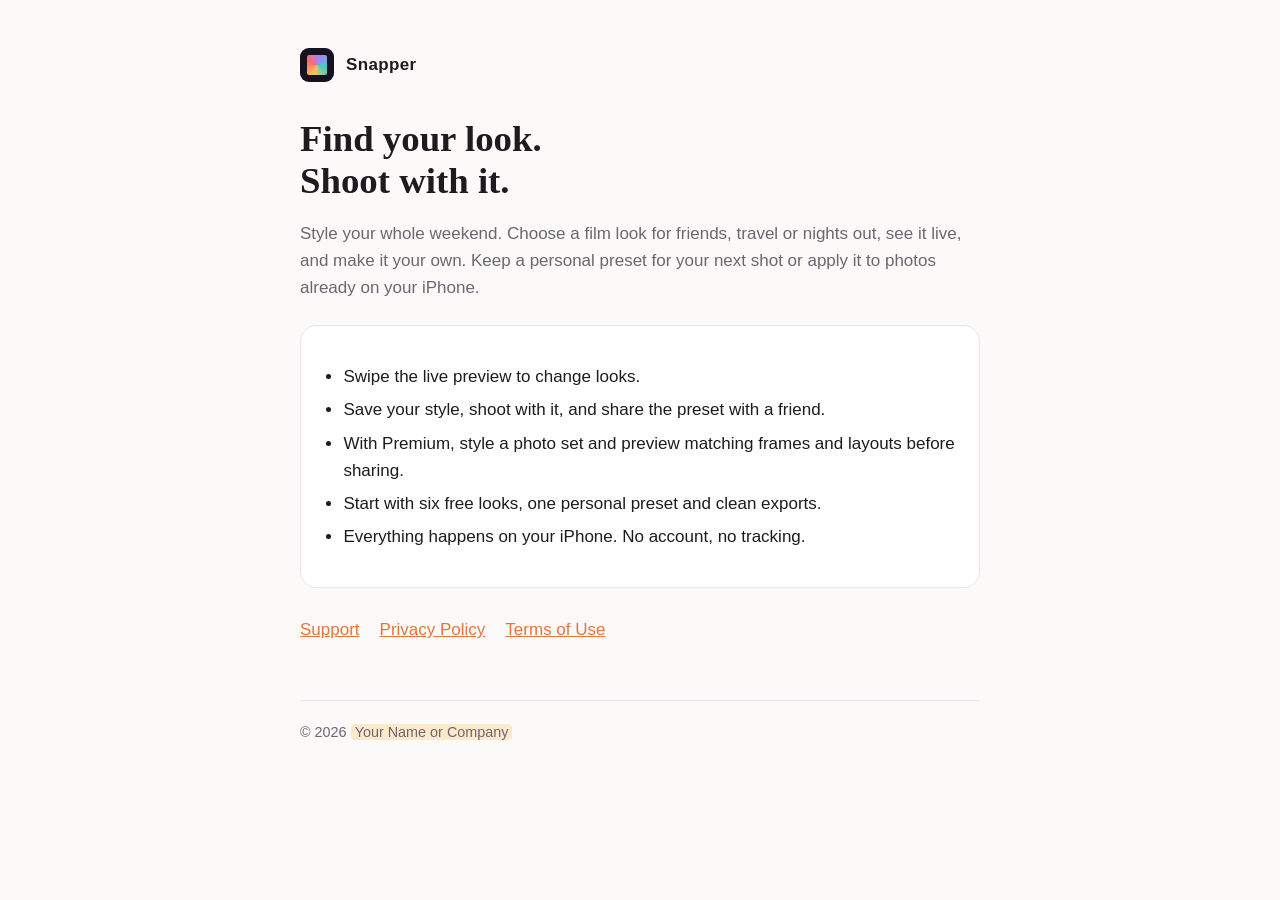
==== docs/index.html @ fae51987 "Preserve photo framing on style cards and cover preset lifecycle" ====
<!doctype html>
<html lang="en">
<head>
  <meta charset="utf-8">
  <meta name="viewport" content="width=device-width, initial-scale=1">
  <title>Snapper — find your look</title>
  <meta name="description" content="Find your look, shoot with it, and style your whole weekend with Snapper.">
  <link rel="stylesheet" href="style.css">
</head>
<body>
<main>
  <header class="site"><span class="mark" aria-hidden="true"></span><a href="./">Snapper</a></header>
  <h1>Find your look.<br>Shoot with it.</h1>
  <p class="muted">Style your whole weekend. Choose a film look for friends, travel or nights out, see it live, and make it your own. Keep a personal preset for your next shot or apply it to photos already on your iPhone.</p>
  <div class="card">
    <ul class="summary">
      <li>Swipe the live preview to change looks.</li>
      <li>Save your style, shoot with it, and share the preset with a friend.</li>
      <li>With Premium, style a photo set and preview matching frames and layouts before sharing.</li>
      <li>Start with six free looks, one personal preset and clean exports.</li>
      <li>Everything happens on your iPhone. No account, no tracking.</li>
    </ul>
  </div>
  <nav class="links">
    <a href="support.html">Support</a>
    <a href="privacy.html">Privacy Policy</a>
    <a href="terms.html">Terms of Use</a>
  </nav>
  <footer>© 2026 <span class="placeholder">Your Name or Company</span></footer>
</main>
</body>
</html>
---- docs/style.css ----
:root {
  --bg: #fbfaf8;
  --text: #1d1b20;
  --muted: #6b6672;
  --card: #ffffff;
  --border: #e9e5ef;
  --accent: #e8743b;
  --accent-2: #ffb547;
}
@media (prefers-color-scheme: dark) {
  :root {
    --bg: #111014;
    --text: #f2eff6;
    --muted: #a39dab;
    --card: #1a181f;
    --border: #2b2832;
    --accent: #ff9a5c;
    --accent-2: #ffc15e;
  }
}
* { box-sizing: border-box; }
html { -webkit-text-size-adjust: 100%; }
body {
  margin: 0;
  background: var(--bg);
  color: var(--text);
  font: 17px/1.6 -apple-system, BlinkMacSystemFont, "SF Pro Text", "Segoe UI", Roboto, Helvetica, Arial, sans-serif;
}
main { max-width: 720px; margin: 0 auto; padding: 48px 20px 72px; }
header.site { display: flex; align-items: center; gap: 12px; margin-bottom: 36px; }
header.site a { color: inherit; text-decoration: none; font-weight: 700; letter-spacing: 0.02em; }
.mark {
  width: 34px; height: 34px; border-radius: 9px;
  background: conic-gradient(from 200deg, #ffc15e, #ff6b6b, #b07cff, #37d3c4, #ffc15e);
  box-shadow: inset 0 0 0 7px #17121f;
}
h1 { font-family: "New York", "Iowan Old Style", Georgia, serif; font-weight: 600; font-size: 2.3rem; line-height: 1.15; margin: 0 0 8px; }
h2 { font-size: 1.2rem; margin: 36px 0 8px; }
p, li { color: var(--text); }
.muted, .updated { color: var(--muted); }
.updated { font-size: 0.95rem; margin-bottom: 28px; }
a { color: var(--accent); }
ul { padding-left: 1.2em; }
.card { background: var(--card); border: 1px solid var(--border); border-radius: 16px; padding: 20px 22px; margin: 24px 0; }
.summary li { margin: 6px 0; }
nav.links { display: flex; flex-wrap: wrap; gap: 10px 20px; margin-top: 28px; }
footer { margin-top: 56px; padding-top: 20px; border-top: 1px solid var(--border); color: var(--muted); font-size: 0.9rem; }
.placeholder { background: color-mix(in srgb, var(--accent-2) 25%, transparent); border-radius: 4px; padding: 0 4px; }
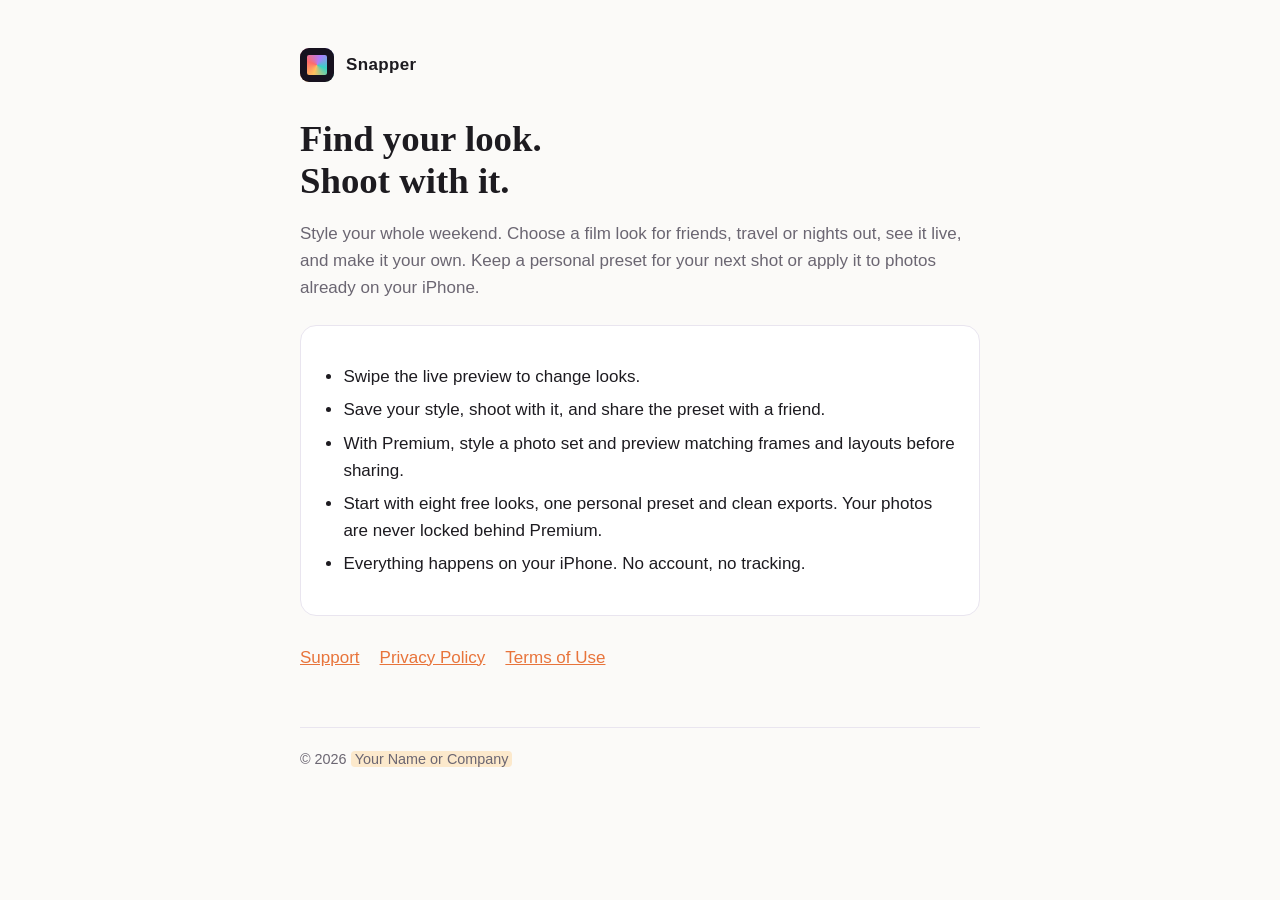
==== commit 678ef420: "Add a lifetime unlock, never lock a photo, and widen the free tier Lifetime: a $39.99 non-consumable" ====
--- a/docs/index.html
+++ b/docs/index.html
@@ -17,7 +17,7 @@
       <li>Swipe the live preview to change looks.</li>
       <li>Save your style, shoot with it, and share the preset with a friend.</li>
       <li>With Premium, style a photo set and preview matching frames and layouts before sharing.</li>
-      <li>Start with six free looks, one personal preset and clean exports.</li>
+      <li>Start with eight free looks, one personal preset and clean exports. Your photos are never locked behind Premium.</li>
       <li>Everything happens on your iPhone. No account, no tracking.</li>
     </ul>
   </div>
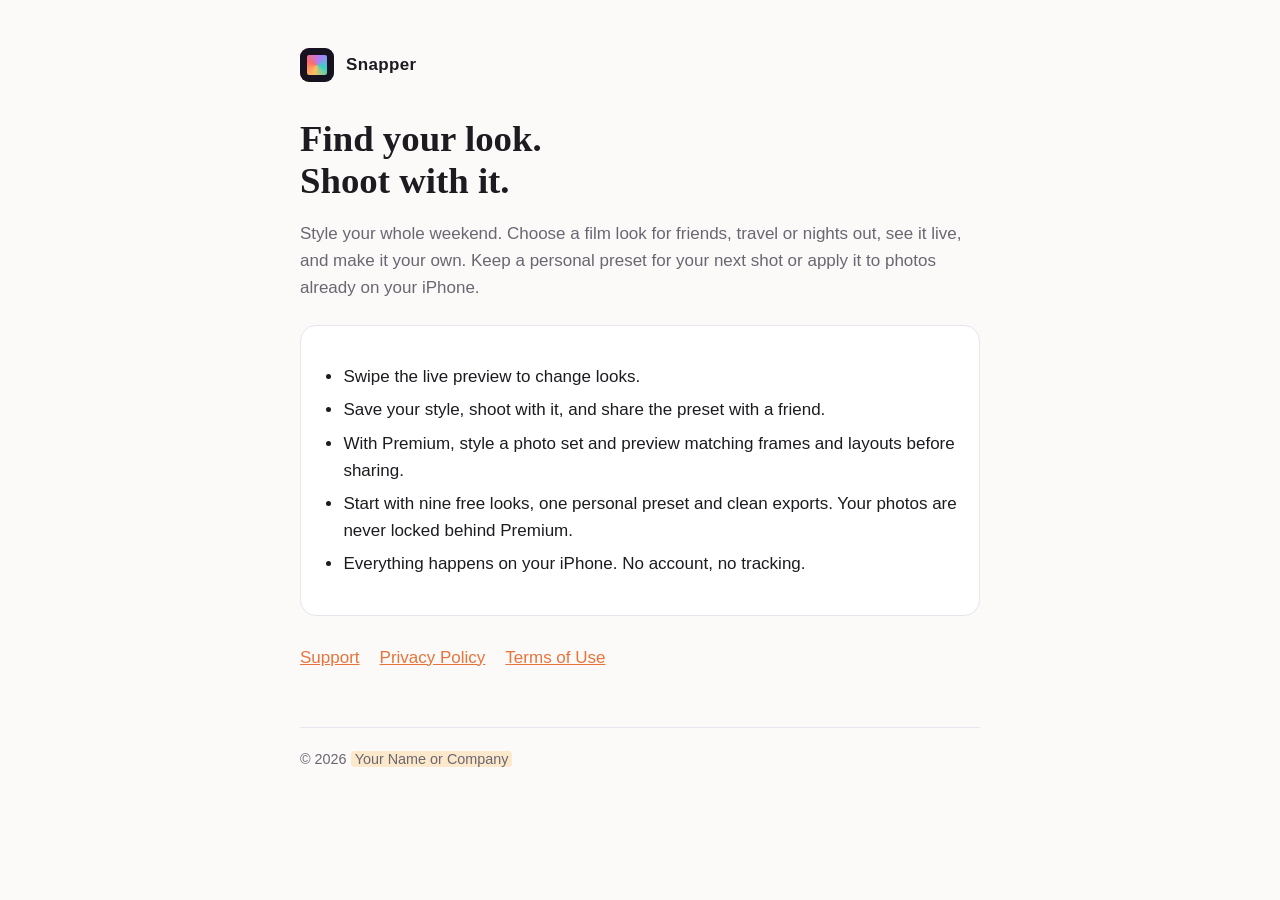
==== commit 392fd93e: "Add the Digicam collection and a trial offer at the end of onboarding Digicam: six looks from a 2000" ====
--- a/docs/index.html
+++ b/docs/index.html
@@ -17,7 +17,7 @@
       <li>Swipe the live preview to change looks.</li>
       <li>Save your style, shoot with it, and share the preset with a friend.</li>
       <li>With Premium, style a photo set and preview matching frames and layouts before sharing.</li>
-      <li>Start with eight free looks, one personal preset and clean exports. Your photos are never locked behind Premium.</li>
+      <li>Start with nine free looks, one personal preset and clean exports. Your photos are never locked behind Premium.</li>
       <li>Everything happens on your iPhone. No account, no tracking.</li>
     </ul>
   </div>
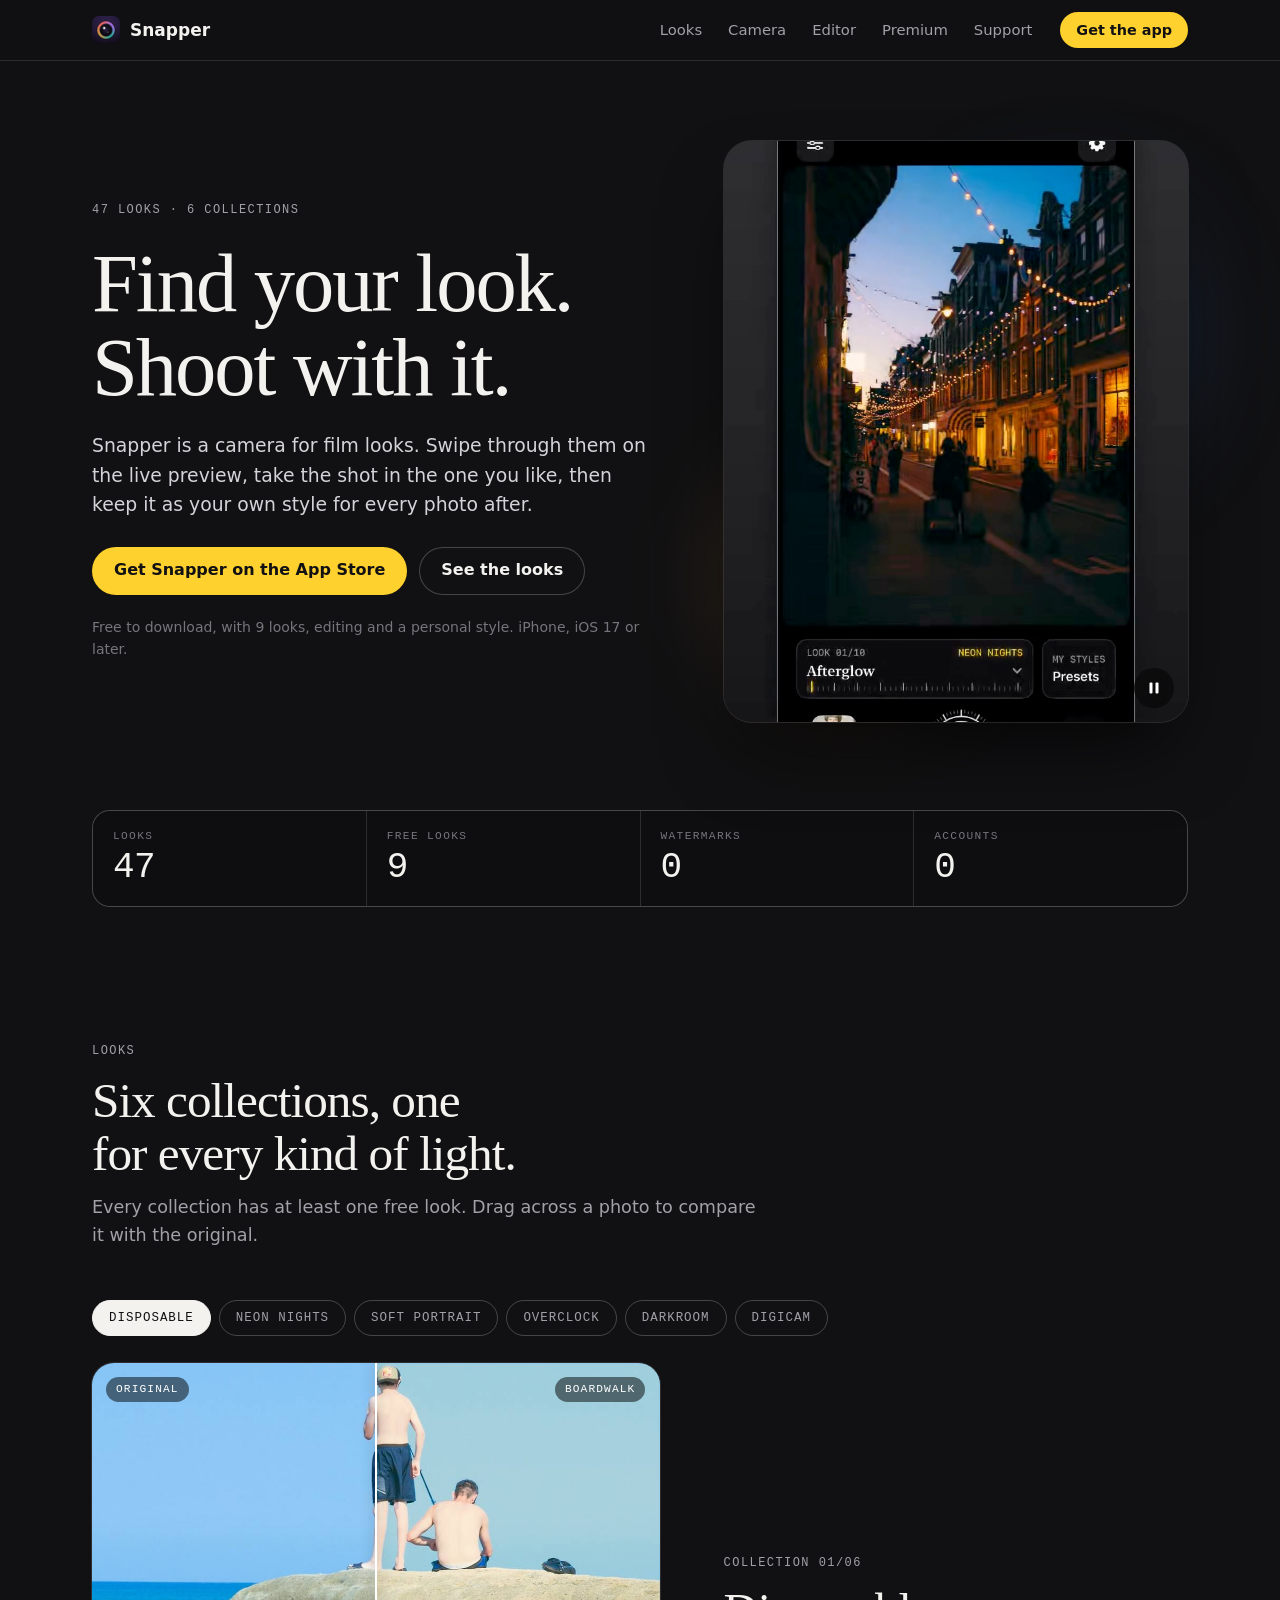
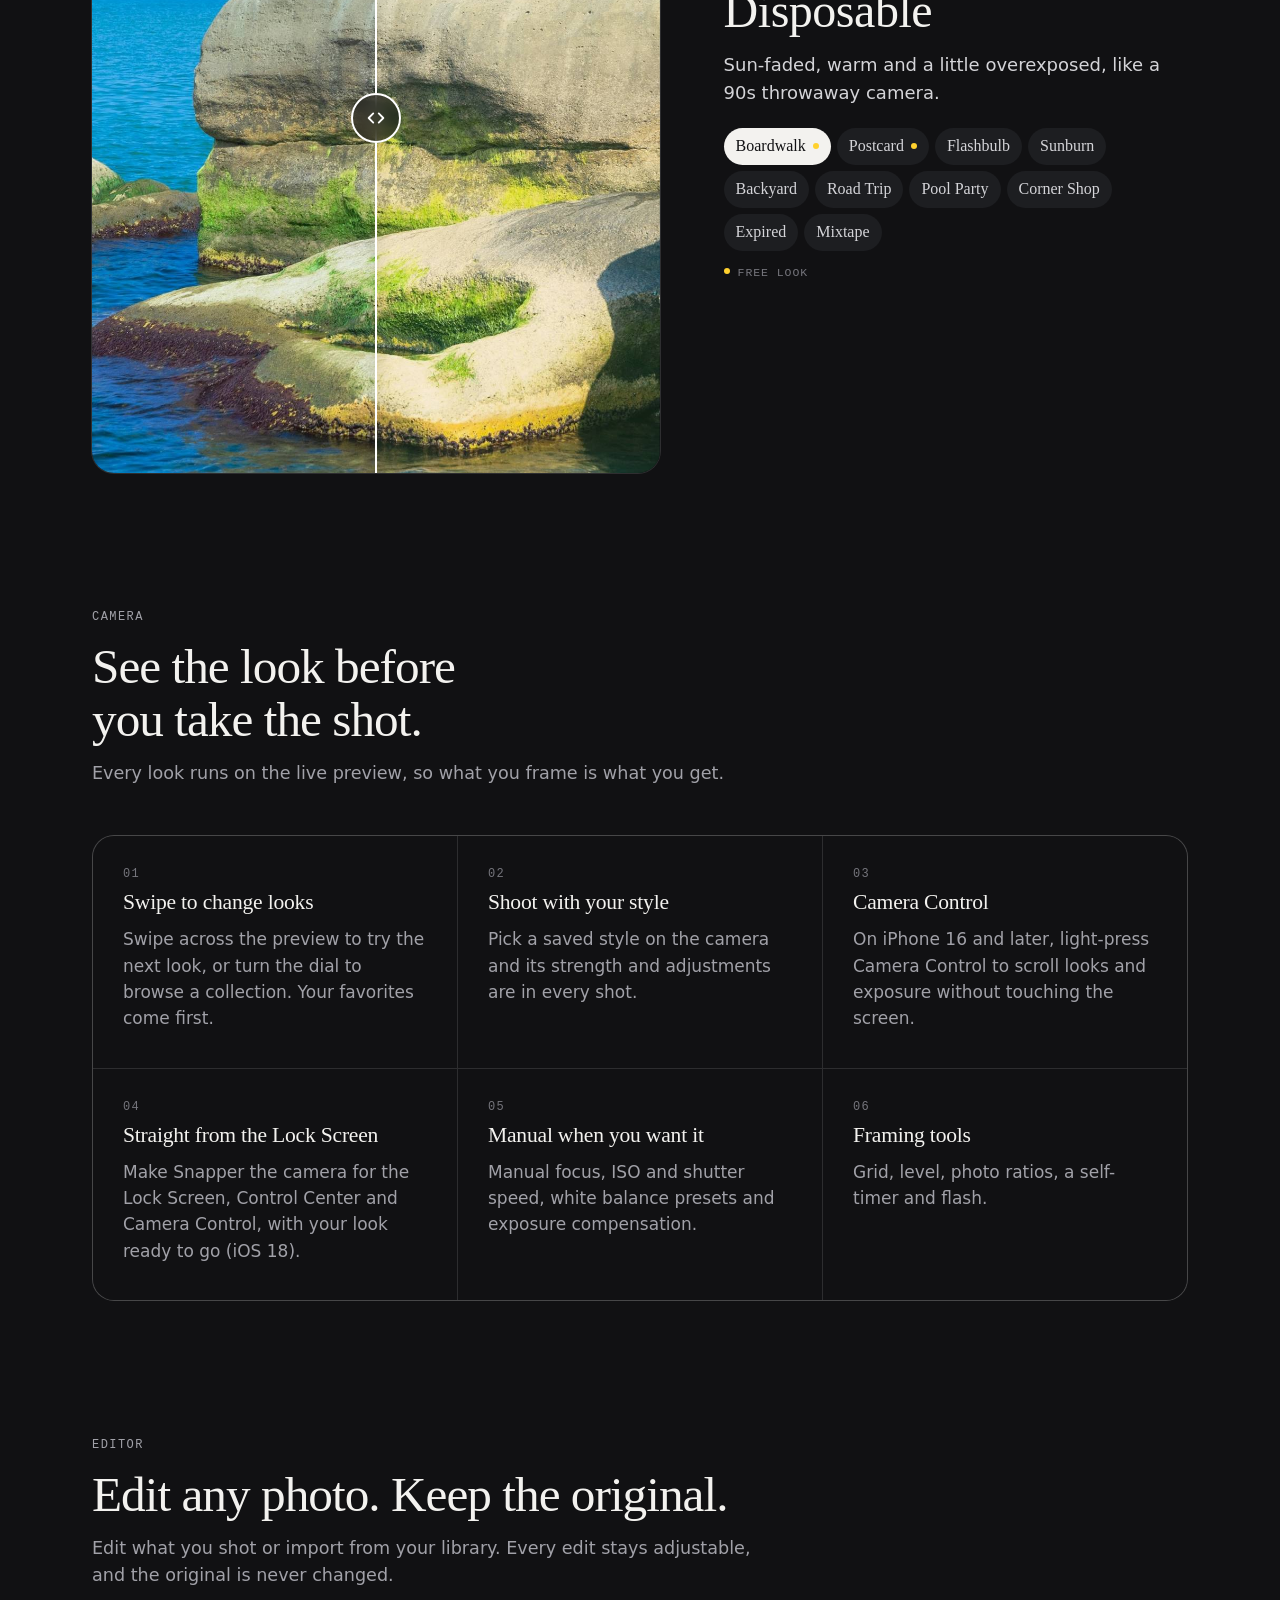
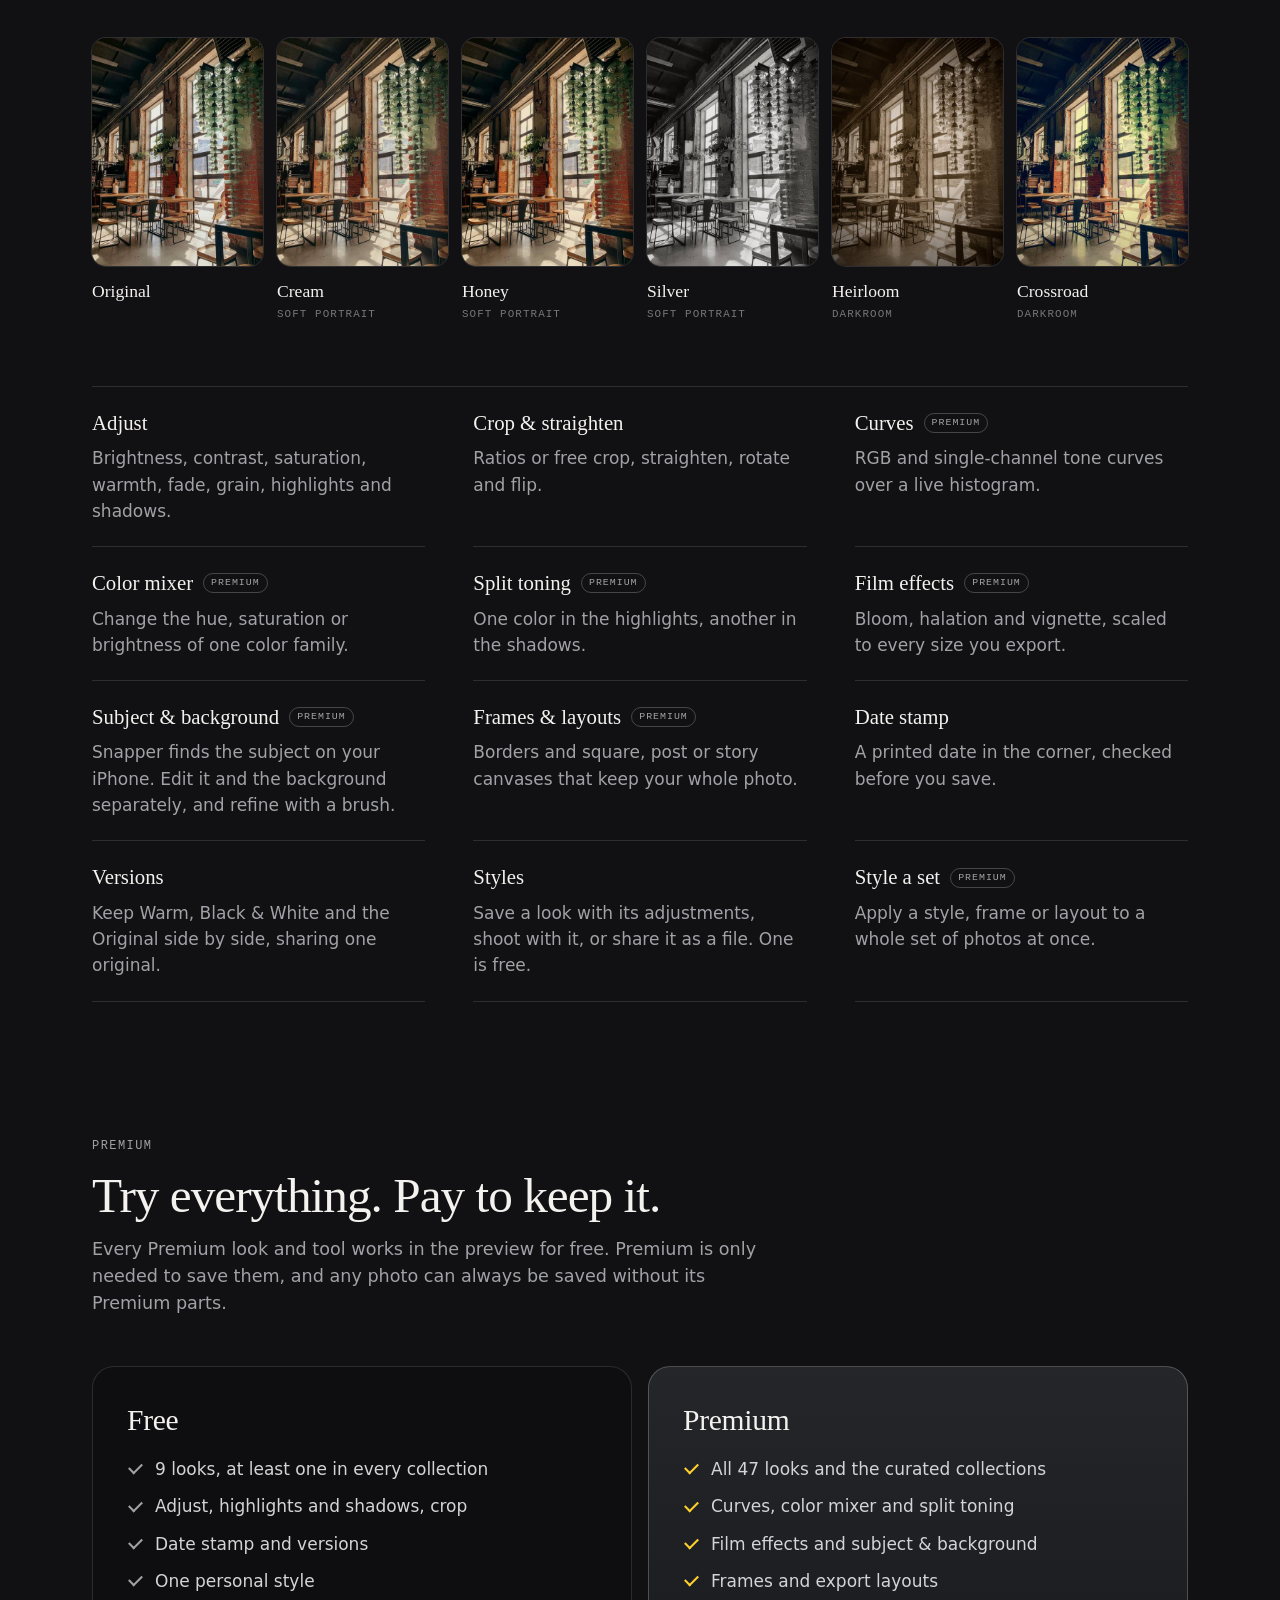
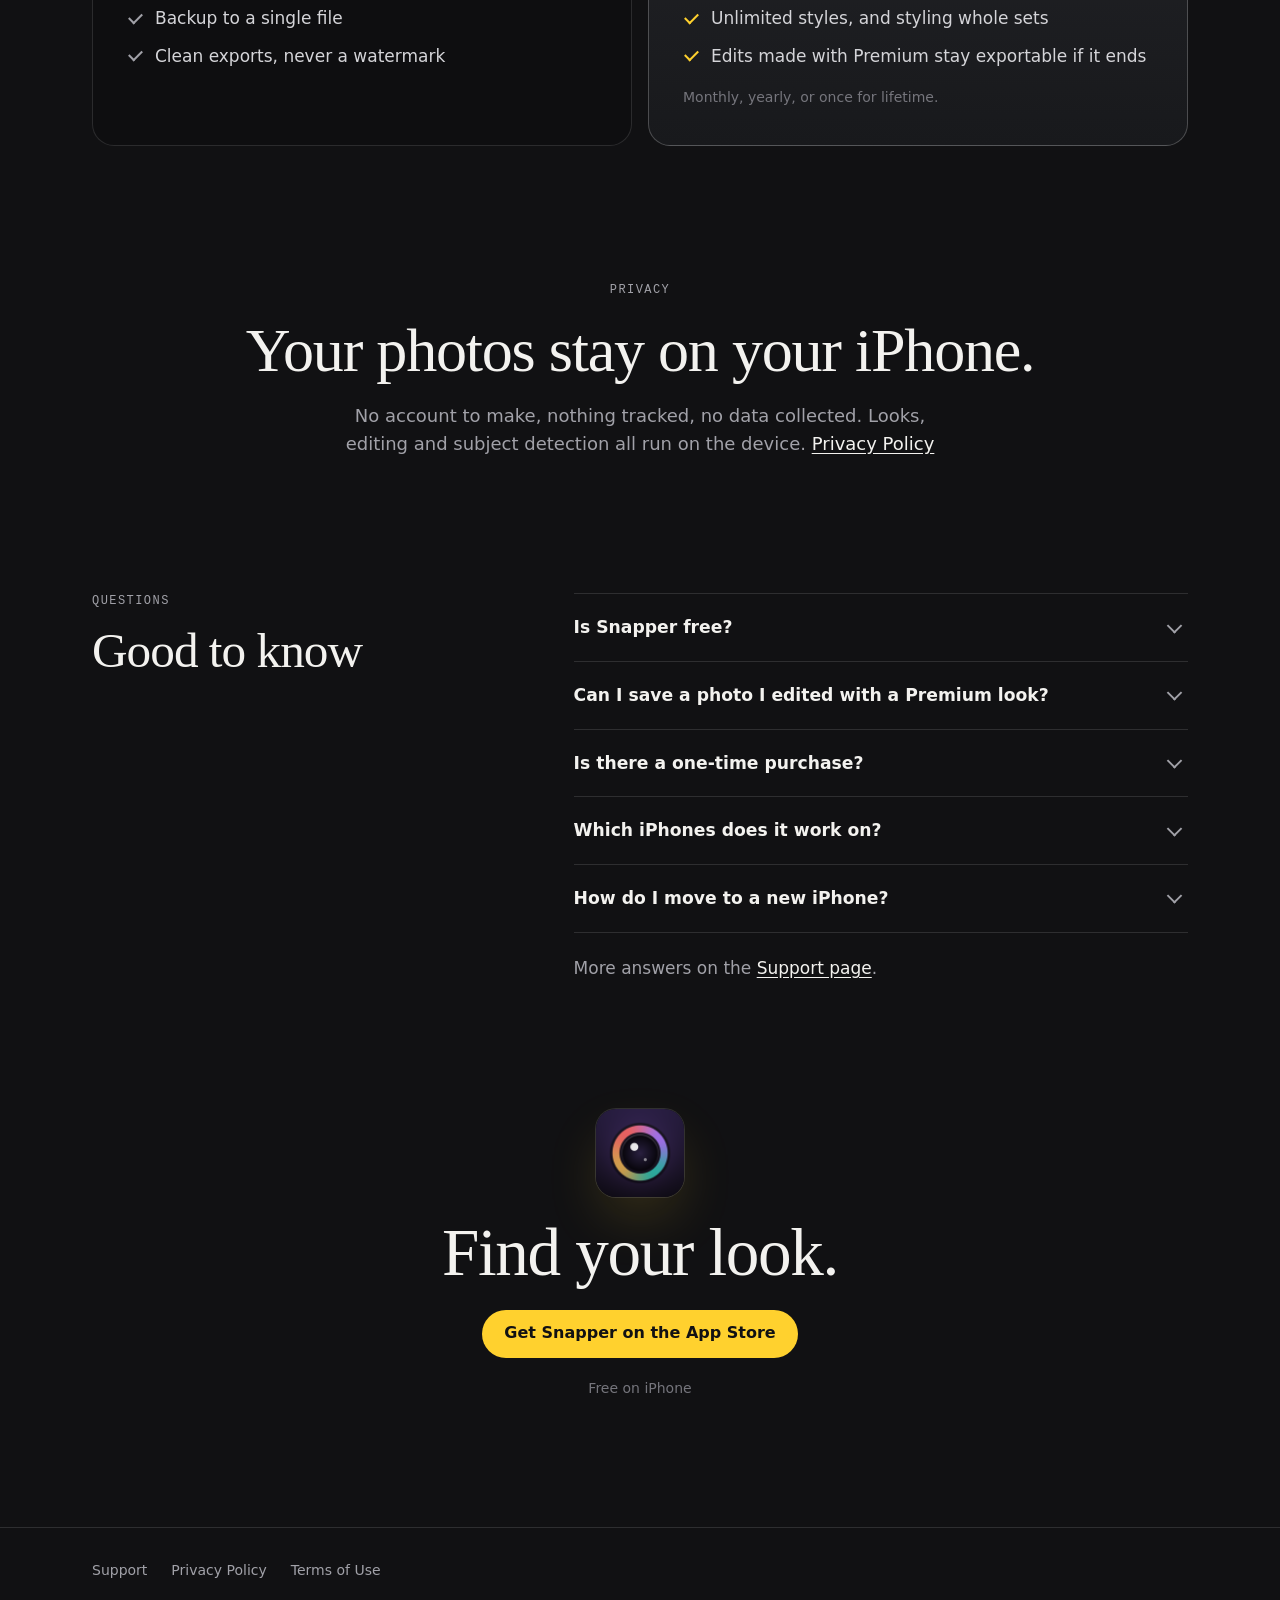
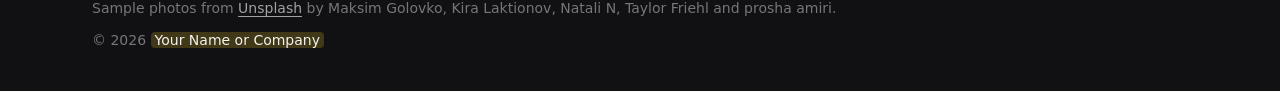
==== commit f3cec377: "Rebuild the landing page around the looks The page now follows the app's own design: a dark canvas, " ====
--- a/docs/index.html
+++ b/docs/index.html
@@ -2,31 +2,334 @@
 <html lang="en">
 <head>
   <meta charset="utf-8">
-  <meta name="viewport" content="width=device-width, initial-scale=1">
-  <title>Snapper — find your look</title>
-  <meta name="description" content="Find your look, shoot with it, and style your whole weekend with Snapper.">
-  <link rel="stylesheet" href="style.css">
+  <meta name="viewport" content="width=device-width, initial-scale=1, viewport-fit=cover">
+  <title>Snapper — film looks for iPhone</title>
+  <meta name="description" content="A camera for film looks. Swipe through 47 looks on the live preview, shoot with the one you like and keep it as your own style. Free to start, no account.">
+  <meta name="theme-color" content="#111113">
+  <meta name="color-scheme" content="dark">
+  <meta property="og:title" content="Snapper — film looks for iPhone">
+  <meta property="og:description" content="Swipe through 47 film looks on the live preview, shoot with the one you like and keep it as your own style.">
+  <meta property="og:type" content="website">
+  <!-- Once the app is live: <meta name="apple-itunes-app" content="app-id=APP_STORE_ID"> -->
+  <link rel="icon" href="assets/icon-64.png" type="image/png">
+  <link rel="apple-touch-icon" href="assets/icon-180.png">
+  <link rel="stylesheet" href="landing.css">
+  <script>document.documentElement.classList.add("js")</script>
 </head>
 <body>
+
+<header class="bar">
+  <div class="wrap bar-inner">
+    <a class="brand" href="./"><img src="assets/icon-64.png" alt="" width="28" height="28">Snapper</a>
+    <nav class="bar-links" aria-label="Sections">
+      <a href="#looks">Looks</a>
+      <a href="#camera">Camera</a>
+      <a href="#editor">Editor</a>
+      <a href="#premium">Premium</a>
+      <a href="support.html">Support</a>
+    </nav>
+    <a class="button small" href="https://apps.apple.com/app/idAPP_STORE_ID">Get the app</a>
+  </div>
+</header>
+
 <main>
-  <header class="site"><span class="mark" aria-hidden="true"></span><a href="./">Snapper</a></header>
-  <h1>Find your look.<br>Shoot with it.</h1>
-  <p class="muted">Style your whole weekend. Choose a film look for friends, travel or nights out, see it live, and make it your own. Keep a personal preset for your next shot or apply it to photos already on your iPhone.</p>
-  <div class="card">
-    <ul class="summary">
-      <li>Swipe the live preview to change looks.</li>
-      <li>Save your style, shoot with it, and share the preset with a friend.</li>
-      <li>With Premium, style a photo set and preview matching frames and layouts before sharing.</li>
-      <li>Start with nine free looks, one personal preset and clean exports. Your photos are never locked behind Premium.</li>
-      <li>Everything happens on your iPhone. No account, no tracking.</li>
+
+  <section class="hero wrap">
+    <div class="hero-copy">
+      <p class="readout">47 looks · 6 collections</p>
+      <h1>Find your look.<br>Shoot with it.</h1>
+      <p class="lead">Snapper is a camera for film looks. Swipe through them on the live preview, take the shot in the one you like, then keep it as your own style for every photo after.</p>
+      <div class="actions">
+        <a class="button" href="https://apps.apple.com/app/idAPP_STORE_ID">Get Snapper on the App Store</a>
+        <a class="button quiet" href="#looks">See the looks</a>
+      </div>
+      <p class="fine">Free to download, with 9 looks, editing and a personal style. iPhone, iOS 17 or later.</p>
+    </div>
+    <div class="hero-media">
+      <div class="screen">
+        <video muted loop playsinline preload="metadata" poster="assets/hero-poster.jpg"
+               aria-label="Snapper's camera on a street at dusk, swiping through the Neon Nights looks">
+          <source src="assets/hero.mp4" type='video/mp4; codecs="hvc1"'>
+          <source src="assets/hero-h264.mp4" type="video/mp4">
+        </video>
+        <button class="play" type="button" aria-label="Play video" hidden>
+          <svg class="icon-pause" viewBox="0 0 16 16" aria-hidden="true"><rect x="3.5" y="2.5" width="3" height="11" rx="1"/><rect x="9.5" y="2.5" width="3" height="11" rx="1"/></svg>
+          <svg class="icon-play" viewBox="0 0 16 16" aria-hidden="true"><path d="M4.5 2.8v10.4a.8.8 0 0 0 1.2.7l8.4-5.2a.8.8 0 0 0 0-1.4L5.7 2.1a.8.8 0 0 0-1.2.7z"/></svg>
+        </button>
+      </div>
+    </div>
+  </section>
+
+  <div class="wrap">
+    <dl class="stats">
+      <div><dt>Looks</dt><dd>47</dd></div>
+      <div><dt>Free looks</dt><dd>9</dd></div>
+      <div><dt>Watermarks</dt><dd>0</dd></div>
+      <div><dt>Accounts</dt><dd>0</dd></div>
+    </dl>
+  </div>
+
+  <section id="looks" class="section wrap">
+    <div class="section-head">
+      <p class="readout">Looks</p>
+      <h2>Six collections, one for every kind of light.</h2>
+      <p>Every collection has at least one free look. Drag across a photo to compare it with the original.</p>
+    </div>
+
+    <div class="tabs" role="tablist" aria-label="Collections">
+      <button role="tab" id="tab-disposable" aria-controls="look-disposable" aria-selected="true">Disposable</button>
+      <button role="tab" id="tab-neon" aria-controls="look-neon" aria-selected="false" tabindex="-1">Neon Nights</button>
+      <button role="tab" id="tab-soft" aria-controls="look-soft" aria-selected="false" tabindex="-1">Soft Portrait</button>
+      <button role="tab" id="tab-overclock" aria-controls="look-overclock" aria-selected="false" tabindex="-1">Overclock</button>
+      <button role="tab" id="tab-darkroom" aria-controls="look-darkroom" aria-selected="false" tabindex="-1">Darkroom</button>
+      <button role="tab" id="tab-digicam" aria-controls="look-digicam" aria-selected="false" tabindex="-1">Digicam</button>
+    </div>
+
+    <div class="collection active" id="look-disposable" role="tabpanel" aria-labelledby="tab-disposable">
+      <div class="compare">
+        <img src="assets/looks/beach.jpg" alt="Two people on a mossy rock in a blue sea, unedited" width="1073" height="1620">
+        <img class="after" src="assets/looks/beach-boardwalk.jpg" alt="The same photo with the Boardwalk look" width="1073" height="1620">
+        <span class="tag left">Original</span><span class="tag right">Boardwalk</span>
+        <input type="range" min="0" max="100" value="50" aria-label="Compare the original with Boardwalk">
+      </div>
+      <div class="about">
+        <p class="readout">Collection 01/06</p>
+        <h3>Disposable</h3>
+        <p>Sun-faded, warm and a little overexposed, like a 90s throwaway camera.</p>
+        <ul class="names" aria-label="Looks in Disposable">
+          <li class="free shown">Boardwalk</li><li class="free">Postcard</li><li>Flashbulb</li><li>Sunburn</li><li>Backyard</li><li>Road Trip</li><li>Pool Party</li><li>Corner Shop</li><li>Expired</li><li>Mixtape</li>
+        </ul>
+        <p class="key"><span class="dot"></span>Free look</p>
+      </div>
+    </div>
+
+    <div class="collection" id="look-neon" role="tabpanel" aria-labelledby="tab-neon">
+      <div class="compare">
+        <img src="assets/looks/night.jpg" alt="People walking down a city street at dusk under string lights, unedited" width="1076" height="1620" loading="lazy">
+        <img class="after" src="assets/looks/night-bluehour.jpg" alt="The same photo with the Blue Hour look" width="1076" height="1620" loading="lazy">
+        <span class="tag left">Original</span><span class="tag right">Blue Hour</span>
+        <input type="range" min="0" max="100" value="50" aria-label="Compare the original with Blue Hour">
+      </div>
+      <div class="about">
+        <p class="readout">Collection 02/06</p>
+        <h3>Neon Nights</h3>
+        <p>Teal shadows, warm skin and glowing signs for the city after dark.</p>
+        <ul class="names" aria-label="Looks in Neon Nights">
+          <li class="free">Afterglow</li><li class="free">Last Train</li><li>Neon</li><li>Midnight</li><li>Lantern</li><li>Arcade</li><li class="shown">Blue Hour</li><li>Downpour</li><li>Taxi</li><li>Vapor</li>
+        </ul>
+        <p class="key"><span class="dot"></span>Free look</p>
+      </div>
+    </div>
+
+    <div class="collection" id="look-soft" role="tabpanel" aria-labelledby="tab-soft">
+      <div class="compare">
+        <img src="assets/looks/cafe.jpg" alt="A café with wooden tables and chairs, unedited" width="1080" height="1440" loading="lazy">
+        <img class="after" src="assets/looks/cafe-cream.jpg" alt="The same photo with the Cream look" width="1080" height="1440" loading="lazy">
+        <span class="tag left">Original</span><span class="tag right">Cream</span>
+        <input type="range" min="0" max="100" value="50" aria-label="Compare the original with Cream">
+      </div>
+      <div class="about">
+        <p class="readout">Collection 03/06</p>
+        <h3>Soft Portrait</h3>
+        <p>Gentle contrast, creamy highlights and skin that looks like skin.</p>
+        <ul class="names" aria-label="Looks in Soft Portrait">
+          <li class="free shown">Cream</li><li class="free">Silver</li><li>Studio</li><li>Peach</li><li>Linen</li><li>Honey</li><li>Silk</li><li>Porcelain</li><li>Petal</li><li>Matte</li>
+        </ul>
+        <p class="key"><span class="dot"></span>Free look</p>
+      </div>
+    </div>
+
+    <div class="collection" id="look-overclock" role="tabpanel" aria-labelledby="tab-overclock">
+      <div class="compare">
+        <img src="assets/looks/arcade.jpg" alt="People playing an arcade game in a dark room, unedited" width="1080" height="1440" loading="lazy">
+        <img class="after" src="assets/looks/arcade-overdrive.jpg" alt="The same photo with the Overdrive look" width="1080" height="1440" loading="lazy">
+        <span class="tag left">Original</span><span class="tag right">Overdrive</span>
+        <input type="range" min="0" max="100" value="50" aria-label="Compare the original with Overdrive">
+      </div>
+      <div class="about">
+        <p class="readout">Collection 04/06</p>
+        <h3>Overclock</h3>
+        <p>Neon glow, broken signals and chrome-edged colour from a future that never happened.</p>
+        <ul class="names" aria-label="Looks in Overclock">
+          <li class="shown">Overdrive</li><li>Redline</li><li class="free">Signal</li><li>Chrome</li><li>Hologram</li>
+        </ul>
+        <p class="key"><span class="dot"></span>Free look</p>
+      </div>
+    </div>
+
+    <div class="collection" id="look-darkroom" role="tabpanel" aria-labelledby="tab-darkroom">
+      <div class="compare">
+        <img src="assets/looks/beach.jpg" alt="Two people on a mossy rock in a blue sea, unedited" width="1073" height="1620" loading="lazy">
+        <img class="after" src="assets/looks/beach-leak.jpg" alt="The same photo with the Leak look" width="1073" height="1620" loading="lazy">
+        <span class="tag left">Original</span><span class="tag right">Leak</span>
+        <input type="range" min="0" max="100" value="50" aria-label="Compare the original with Leak">
+      </div>
+      <div class="about">
+        <p class="readout">Collection 05/06</p>
+        <h3>Darkroom</h3>
+        <p>Grain, halation and faded colour from old film and shoebox prints.</p>
+        <ul class="names" aria-label="Looks in Darkroom">
+          <li>Halo</li><li>Crossroad</li><li class="free">Instant</li><li class="shown">Leak</li><li>Grit</li><li>Heirloom</li>
+        </ul>
+        <p class="key"><span class="dot"></span>Free look</p>
+      </div>
+    </div>
+
+    <div class="collection" id="look-digicam" role="tabpanel" aria-labelledby="tab-digicam">
+      <div class="compare">
+        <img src="assets/looks/cake.jpg" alt="A cake with lit candles, unedited" width="1080" height="1620" loading="lazy">
+        <img class="after" src="assets/looks/cake-afterparty.jpg" alt="The same photo with the Afterparty look" width="1080" height="1620" loading="lazy">
+        <span class="tag left">Original</span><span class="tag right">Afterparty</span>
+        <input type="range" min="0" max="100" value="50" aria-label="Compare the original with Afterparty">
+      </div>
+      <div class="about">
+        <p class="readout">Collection 06/06</p>
+        <h3>Digicam</h3>
+        <p>Harsh flash, cool skin and crunchy pixels from a 2000s pocket camera.</p>
+        <ul class="names" aria-label="Looks in Digicam">
+          <li class="free">Pocket</li><li class="shown">Afterparty</li><li>Y2K</li><li>Memory Card</li><li>Fluoro</li><li>Low Batt</li>
+        </ul>
+        <p class="key"><span class="dot"></span>Free look</p>
+      </div>
+    </div>
+  </section>
+
+  <section id="camera" class="section wrap">
+    <div class="section-head">
+      <p class="readout">Camera</p>
+      <h2>See the look before you take the shot.</h2>
+      <p>Every look runs on the live preview, so what you frame is what you get.</p>
+    </div>
+    <ol class="features">
+      <li><h3>Swipe to change looks</h3><p>Swipe across the preview to try the next look, or turn the dial to browse a collection. Your favorites come first.</p></li>
+      <li><h3>Shoot with your style</h3><p>Pick a saved style on the camera and its strength and adjustments are in every shot.</p></li>
+      <li><h3>Camera Control</h3><p>On iPhone 16 and later, light-press Camera Control to scroll looks and exposure without touching the screen.</p></li>
+      <li><h3>Straight from the Lock Screen</h3><p>Make Snapper the camera for the Lock Screen, Control Center and Camera Control, with your look ready to go (iOS 18).</p></li>
+      <li><h3>Manual when you want it</h3><p>Manual focus, ISO and shutter speed, white balance presets and exposure compensation.</p></li>
+      <li><h3>Framing tools</h3><p>Grid, level, photo ratios, a self-timer and flash.</p></li>
+    </ol>
+  </section>
+
+  <section id="editor" class="section wrap">
+    <div class="section-head">
+      <p class="readout">Editor</p>
+      <h2>Edit any photo. Keep the original.</h2>
+      <p>Edit what you shot or import from your library. Every edit stays adjustable, and the original is never changed.</p>
+    </div>
+    <ul class="strip" aria-label="One photo in six looks">
+      <li><img src="assets/looks/strip/cafe-original.jpg" alt="" width="480" height="640" loading="lazy"><span>Original</span></li>
+      <li><img src="assets/looks/strip/cafe-cream.jpg" alt="" width="480" height="640" loading="lazy"><span>Cream</span><small>Soft Portrait</small></li>
+      <li><img src="assets/looks/strip/cafe-honey.jpg" alt="" width="480" height="640" loading="lazy"><span>Honey</span><small>Soft Portrait</small></li>
+      <li><img src="assets/looks/strip/cafe-silver.jpg" alt="" width="480" height="640" loading="lazy"><span>Silver</span><small>Soft Portrait</small></li>
+      <li><img src="assets/looks/strip/cafe-heirloom.jpg" alt="" width="480" height="640" loading="lazy"><span>Heirloom</span><small>Darkroom</small></li>
+      <li><img src="assets/looks/strip/cafe-crossroad.jpg" alt="" width="480" height="640" loading="lazy"><span>Crossroad</span><small>Darkroom</small></li>
     </ul>
+    <dl class="tools">
+      <div><dt>Adjust</dt><dd>Brightness, contrast, saturation, warmth, fade, grain, highlights and shadows.</dd></div>
+      <div><dt>Crop &amp; straighten</dt><dd>Ratios or free crop, straighten, rotate and flip.</dd></div>
+      <div><dt>Curves <span class="pro">Premium</span></dt><dd>RGB and single-channel tone curves over a live histogram.</dd></div>
+      <div><dt>Color mixer <span class="pro">Premium</span></dt><dd>Change the hue, saturation or brightness of one color family.</dd></div>
+      <div><dt>Split toning <span class="pro">Premium</span></dt><dd>One color in the highlights, another in the shadows.</dd></div>
+      <div><dt>Film effects <span class="pro">Premium</span></dt><dd>Bloom, halation and vignette, scaled to every size you export.</dd></div>
+      <div><dt>Subject &amp; background <span class="pro">Premium</span></dt><dd>Snapper finds the subject on your iPhone. Edit it and the background separately, and refine with a brush.</dd></div>
+      <div><dt>Frames &amp; layouts <span class="pro">Premium</span></dt><dd>Borders and square, post or story canvases that keep your whole photo.</dd></div>
+      <div><dt>Date stamp</dt><dd>A printed date in the corner, checked before you save.</dd></div>
+      <div><dt>Versions</dt><dd>Keep Warm, Black &amp; White and the Original side by side, sharing one original.</dd></div>
+      <div><dt>Styles</dt><dd>Save a look with its adjustments, shoot with it, or share it as a file. One is free.</dd></div>
+      <div><dt>Style a set <span class="pro">Premium</span></dt><dd>Apply a style, frame or layout to a whole set of photos at once.</dd></div>
+    </dl>
+  </section>
+
+  <section id="premium" class="section wrap">
+    <div class="section-head">
+      <p class="readout">Premium</p>
+      <h2>Try everything. Pay to keep it.</h2>
+      <p>Every Premium look and tool works in the preview for free. Premium is only needed to save them, and any photo can always be saved without its Premium parts.</p>
+    </div>
+    <div class="plans">
+      <div class="plan">
+        <h3>Free</h3>
+        <ul>
+          <li>9 looks, at least one in every collection</li>
+          <li>Adjust, highlights and shadows, crop</li>
+          <li>Date stamp and versions</li>
+          <li>One personal style</li>
+          <li>Backup to a single file</li>
+          <li>Clean exports, never a watermark</li>
+        </ul>
+      </div>
+      <div class="plan featured">
+        <h3>Premium</h3>
+        <ul>
+          <li>All 47 looks and the curated collections</li>
+          <li>Curves, color mixer and split toning</li>
+          <li>Film effects and subject &amp; background</li>
+          <li>Frames and export layouts</li>
+          <li>Unlimited styles, and styling whole sets</li>
+          <li>Edits made with Premium stay exportable if it ends</li>
+        </ul>
+        <p class="fine">Monthly, yearly, or once for lifetime.</p>
+      </div>
+    </div>
+  </section>
+
+  <section id="privacy" class="section wrap privacy">
+    <p class="readout">Privacy</p>
+    <h2>Your photos stay on your iPhone.</h2>
+    <p>No account to make, nothing tracked, no data collected. Looks, editing and subject detection all run on the device. <a href="privacy.html">Privacy Policy</a></p>
+  </section>
+
+  <section id="faq" class="section wrap">
+    <div class="section-head">
+      <p class="readout">Questions</p>
+      <h2>Good to know</h2>
+    </div>
+    <div class="faq">
+      <details>
+        <summary>Is Snapper free?</summary>
+        <p>Yes. It's free to download, with 9 looks, editing, the date stamp, one personal style and watermark-free exports. Premium adds every look and tool.</p>
+      </details>
+      <details>
+        <summary>Can I save a photo I edited with a Premium look?</summary>
+        <p>With Premium, yes. Without it, tap Save Without in the editor to save the photo free without its Premium parts. Snapper keeps your full edit.</p>
+      </details>
+      <details>
+        <summary>Is there a one-time purchase?</summary>
+        <p>Yes. Lifetime is paid once, never renews and covers all current and future looks and tools.</p>
+      </details>
+      <details>
+        <summary>Which iPhones does it work on?</summary>
+        <p>Any iPhone with iOS 17 or later. The Lock Screen camera and Control Center button need iOS 18, and Camera Control needs iPhone 16 or later.</p>
+      </details>
+      <details>
+        <summary>How do I move to a new iPhone?</summary>
+        <p>Settings › Backup makes one file with every original, edit, version and style. Open it in Snapper on the new iPhone.</p>
+      </details>
+    </div>
+    <p class="more">More answers on the <a href="support.html">Support page</a>.</p>
+  </section>
+
+  <section class="cta wrap">
+    <img src="assets/icon-180.png" alt="" width="88" height="88" loading="lazy">
+    <h2>Find your look.</h2>
+    <a class="button" href="https://apps.apple.com/app/idAPP_STORE_ID">Get Snapper on the App Store</a>
+    <p class="fine">Free on iPhone</p>
+  </section>
+
+</main>
+
+<footer class="foot">
+  <div class="wrap foot-inner">
+    <nav aria-label="Pages">
+      <a href="support.html">Support</a>
+      <a href="privacy.html">Privacy Policy</a>
+      <a href="terms.html">Terms of Use</a>
+    </nav>
+    <p>Sample photos from <a href="https://unsplash.com">Unsplash</a> by Maksim Golovko, Kira Laktionov, Natali N, Taylor Friehl and prosha amiri.</p>
+    <p>© 2026 <span class="placeholder">Your Name or Company</span></p>
   </div>
-  <nav class="links">
-    <a href="support.html">Support</a>
-    <a href="privacy.html">Privacy Policy</a>
-    <a href="terms.html">Terms of Use</a>
-  </nav>
-  <footer>© 2026 <span class="placeholder">Your Name or Company</span></footer>
-</main>
+</footer>
+
+<script src="site.js" defer></script>
 </body>
 </html>
--- a/docs/landing.css
+++ b/docs/landing.css
@@ -0,0 +1,524 @@
+/* The landing page (index.html), in the app's own colors. Support, Privacy
+   and Terms use style.css. */
+
+:root {
+  --canvas: #111113;
+  --surface: #1d1e21;
+  --panel: #0e0e10;
+  --line: rgb(255 255 255 / 0.12);
+  --line-strong: rgb(255 255 255 / 0.22);
+  --text: #f3f2ef;
+  --soft: #d4d4d8;
+  --muted: #a1a1a8;
+  --faint: #75757c;
+  --accent: #ffd12e;
+  --serif: ui-serif, "New York", "Iowan Old Style", Georgia, serif;
+  --mono: ui-monospace, "SF Mono", SFMono-Regular, Menlo, Consolas, monospace;
+  --sans: -apple-system, BlinkMacSystemFont, "SF Pro Text", system-ui, "Segoe UI", Roboto, Helvetica, Arial, sans-serif;
+  --gutter: 16px;
+  color-scheme: dark;
+}
+@media (min-width: 720px) {
+  :root { --gutter: 32px; }
+}
+
+* { box-sizing: border-box; }
+html { -webkit-text-size-adjust: 100%; scroll-behavior: smooth; scroll-padding-top: 76px; }
+@media (prefers-reduced-motion: reduce) {
+  html { scroll-behavior: auto; }
+}
+body {
+  margin: 0;
+  background: var(--canvas);
+  color: var(--text);
+  font: 17px/1.55 var(--sans);
+  -webkit-font-smoothing: antialiased;
+}
+img, video { display: block; max-width: 100%; }
+a { color: inherit; text-underline-offset: 3px; }
+:focus-visible { outline: 2px solid var(--accent); outline-offset: 3px; }
+
+.wrap {
+  width: 100%;
+  max-width: 1160px;
+  margin: 0 auto;
+  padding-left: max(var(--gutter), env(safe-area-inset-left));
+  padding-right: max(var(--gutter), env(safe-area-inset-right));
+}
+
+h1, h2, h3 {
+  margin: 0;
+  font-family: var(--serif);
+  font-weight: 500;
+  letter-spacing: -0.01em;
+  text-wrap: balance;
+}
+h1 { font-size: clamp(2.75rem, 5.2vw + 1rem, 5.25rem); line-height: 1.02; letter-spacing: -0.025em; }
+h2 { font-size: clamp(2rem, 2.6vw + 1rem, 3.25rem); line-height: 1.08; letter-spacing: -0.02em; }
+h3 { font-size: 1.35rem; line-height: 1.2; }
+p { margin: 0; }
+
+/* A camera readout: small mono capitals, as on the app's look dial. */
+.readout {
+  font: 500 0.75rem/1.4 var(--mono);
+  letter-spacing: 0.12em;
+  text-transform: uppercase;
+  color: var(--muted);
+}
+.fine { font-size: 0.875rem; color: var(--faint); }
+
+.button {
+  display: inline-flex;
+  align-items: center;
+  justify-content: center;
+  min-height: 48px;
+  padding: 0 22px;
+  border-radius: 999px;
+  background: var(--accent);
+  color: #111113;
+  font-size: 1rem;
+  font-weight: 600;
+  text-decoration: none;
+  transition: background-color 0.15s, transform 0.15s;
+}
+.button:hover { background: #ffdb5c; }
+.button:active { transform: scale(0.98); }
+.button.quiet { background: transparent; color: var(--text); box-shadow: inset 0 0 0 1px var(--line-strong); }
+.button.quiet:hover { background: rgb(255 255 255 / 0.06); }
+.button.small { min-height: 36px; padding: 0 16px; font-size: 0.9rem; }
+
+/* Header */
+
+.bar {
+  position: sticky;
+  top: 0;
+  z-index: 10;
+  background: rgb(17 17 19 / 0.78);
+  -webkit-backdrop-filter: saturate(1.4) blur(16px);
+  backdrop-filter: saturate(1.4) blur(16px);
+  border-bottom: 1px solid var(--line);
+}
+.bar-inner { display: flex; align-items: center; gap: 28px; height: 60px; }
+.brand { display: inline-flex; align-items: center; gap: 10px; font-weight: 650; text-decoration: none; }
+.brand img { border-radius: 7px; }
+.bar-links { display: none; gap: 26px; margin-left: auto; font-size: 0.925rem; }
+.bar-links a { color: var(--muted); text-decoration: none; }
+.bar-links a:hover { color: var(--text); }
+.bar .button { margin-left: auto; }
+@media (min-width: 880px) {
+  .bar-links { display: flex; }
+  .bar .button { margin-left: 0; }
+}
+
+/* Hero */
+
+.hero { display: grid; gap: 44px; padding-top: 40px; padding-bottom: 56px; }
+.hero-copy { display: grid; gap: 22px; align-content: center; }
+.lead { max-width: 33em; font-size: 1.175rem; color: var(--soft); }
+.actions { display: flex; flex-wrap: wrap; gap: 12px; margin-top: 6px; }
+.hero-media { position: relative; }
+.hero-media::before {
+  /* Light from the street in the clip, spilling onto the page. */
+  content: "";
+  position: absolute;
+  inset: 6% -4% -2%;
+  background:
+    radial-gradient(45% 40% at 28% 72%, rgb(255 166 64 / 0.32), transparent 70%),
+    radial-gradient(50% 45% at 72% 28%, rgb(56 120 210 / 0.34), transparent 70%);
+  filter: blur(48px);
+}
+.screen {
+  position: relative;
+  max-width: 500px;
+  margin: 0 auto;
+  aspect-ratio: 4 / 5;
+  border-radius: 28px;
+  overflow: hidden;
+  background: var(--panel) url("assets/hero-poster.jpg") center / cover;
+  box-shadow: 0 0 0 1px var(--line), 0 40px 80px -24px rgb(0 0 0 / 0.75);
+}
+.screen video { width: 100%; height: 100%; object-fit: cover; }
+.play {
+  position: absolute;
+  right: 14px;
+  bottom: 14px;
+  display: grid;
+  place-items: center;
+  width: 40px;
+  height: 40px;
+  padding: 0;
+  border: 0;
+  border-radius: 50%;
+  background: rgb(0 0 0 / 0.5);
+  -webkit-backdrop-filter: blur(10px);
+  backdrop-filter: blur(10px);
+  color: #fff;
+  cursor: pointer;
+}
+.play svg { width: 16px; height: 16px; fill: currentColor; }
+.play[data-state="playing"] .icon-play,
+.play[data-state="paused"] .icon-pause { display: none; }
+@media (min-width: 900px) {
+  .hero { grid-template-columns: 1.1fr 0.9fr; gap: 64px; align-items: center; padding-top: 80px; padding-bottom: 88px; }
+}
+
+.stats {
+  display: grid;
+  grid-template-columns: repeat(2, 1fr);
+  gap: 1px;
+  margin: 0;
+  overflow: hidden;
+  border: 1px solid var(--line);
+  border-radius: 18px;
+  background: var(--line);
+}
+.stats div { padding: 18px 20px 20px; background: var(--panel); }
+.stats dt { font: 500 0.7rem/1.4 var(--mono); letter-spacing: 0.12em; text-transform: uppercase; color: var(--faint); }
+.stats dd { margin: 6px 0 0; font: 500 2.25rem/1 var(--mono); font-variant-numeric: tabular-nums; letter-spacing: -0.02em; }
+@media (min-width: 720px) {
+  .stats { grid-template-columns: repeat(4, 1fr); }
+}
+
+/* Sections */
+
+.section { padding-top: 96px; }
+.section-head { display: grid; gap: 14px; max-width: 42rem; margin-bottom: 36px; }
+.section-head > p:not(.readout) { font-size: 1.1rem; color: var(--muted); }
+@media (min-width: 900px) {
+  .section { padding-top: 136px; }
+  .section-head { margin-bottom: 48px; }
+}
+
+/* Looks */
+
+.tabs {
+  display: flex;
+  gap: 8px;
+  margin: 0 calc(-1 * var(--gutter)) 24px;
+  padding: 3px var(--gutter);
+  overflow-x: auto;
+  scrollbar-width: none;
+}
+.tabs::-webkit-scrollbar { display: none; }
+.tabs [role="tab"] {
+  flex: none;
+  padding: 11px 16px;
+  border: 1px solid var(--line-strong);
+  border-radius: 999px;
+  background: transparent;
+  color: var(--muted);
+  font: 500 0.78rem/1 var(--mono);
+  letter-spacing: 0.08em;
+  text-transform: uppercase;
+  cursor: pointer;
+}
+.tabs [role="tab"]:hover { color: var(--text); }
+.tabs [aria-selected="true"] { border-color: var(--text); background: var(--text); color: #111113; }
+.tabs [aria-selected="true"]:hover { color: #111113; }
+/* Without JavaScript there are no tabs: every collection is shown. */
+html:not(.js) .tabs { display: none; }
+.js .collection:not(.active) { display: none; }
+
+.collection { display: grid; gap: 28px; }
+.collection + .collection { margin-top: 64px; }
+.js .collection + .collection { margin-top: 0; }
+@media (min-width: 900px) {
+  .collection { grid-template-columns: 1.1fr 0.9fr; gap: 64px; align-items: center; }
+}
+
+.compare {
+  --split: 50%;
+  position: relative;
+  aspect-ratio: 4 / 5;
+  overflow: hidden;
+  border-radius: 22px;
+  background: var(--panel);
+  box-shadow: 0 0 0 1px var(--line);
+  cursor: ew-resize;
+  touch-action: pan-y;
+  -webkit-user-select: none;
+  user-select: none;
+}
+.compare img {
+  position: absolute;
+  inset: 0;
+  width: 100%;
+  height: 100%;
+  object-fit: cover;
+  pointer-events: none;
+  -webkit-user-drag: none;
+}
+.compare .after { clip-path: inset(0 0 0 var(--split)); }
+.compare::after {
+  /* The dividing line. */
+  content: "";
+  position: absolute;
+  top: 0;
+  bottom: 0;
+  left: var(--split);
+  width: 2px;
+  margin-left: -1px;
+  background: #fff;
+  box-shadow: 0 0 14px rgb(0 0 0 / 0.45);
+  pointer-events: none;
+}
+.compare::before {
+  /* The handle. */
+  content: "";
+  position: absolute;
+  z-index: 1;
+  top: 50%;
+  left: var(--split);
+  width: 46px;
+  height: 46px;
+  border: 2px solid #fff;
+  border-radius: 50%;
+  background: rgb(17 17 19 / 0.55) url("data:image/svg+xml,%3Csvg xmlns='http://www.w3.org/2000/svg' viewBox='0 0 24 24' fill='none' stroke='white' stroke-width='2' stroke-linecap='round' stroke-linejoin='round'%3E%3Cpath d='M9 7l-5 5 5 5M15 7l5 5-5 5'/%3E%3C/svg%3E") center / 22px no-repeat;
+  -webkit-backdrop-filter: blur(8px);
+  backdrop-filter: blur(8px);
+  transform: translate(-50%, -50%);
+  pointer-events: none;
+}
+.compare:has(input:focus-visible)::before { outline: 2px solid var(--accent); outline-offset: 3px; }
+.compare input {
+  /* Kept for the keyboard and VoiceOver; pointers drag the photo itself. */
+  position: absolute;
+  width: 1px;
+  height: 1px;
+  margin: 0;
+  opacity: 0;
+  overflow: hidden;
+  clip-path: inset(50%);
+}
+.tag {
+  position: absolute;
+  top: 14px;
+  padding: 7px 10px;
+  border-radius: 999px;
+  background: rgb(0 0 0 / 0.5);
+  -webkit-backdrop-filter: blur(8px);
+  backdrop-filter: blur(8px);
+  color: #fff;
+  font: 500 0.7rem/1 var(--mono);
+  letter-spacing: 0.1em;
+  text-transform: uppercase;
+  pointer-events: none;
+  transition: opacity 0.15s;
+}
+.tag.left { left: 14px; }
+.tag.right { right: 14px; }
+.near-left .tag.left,
+.near-right .tag.right { opacity: 0; }
+
+.about { display: grid; gap: 14px; align-content: start; }
+.about h3 { font-size: clamp(2.25rem, 2vw + 1.4rem, 3rem); line-height: 1.05; }
+.about > p:not(.readout):not(.key) { max-width: 30em; font-size: 1.125rem; color: var(--soft); }
+.names { display: flex; flex-wrap: wrap; gap: 6px; margin: 8px 0 0; padding: 0; list-style: none; }
+.names li {
+  padding: 6px 12px;
+  border-radius: 999px;
+  background: var(--surface);
+  color: var(--soft);
+  font-family: var(--serif);
+  font-size: 1rem;
+}
+.names li.shown { background: var(--text); color: #111113; }
+.names li.free::after,
+.key .dot {
+  content: "";
+  display: inline-block;
+  width: 6px;
+  height: 6px;
+  margin-left: 7px;
+  border-radius: 50%;
+  background: var(--accent);
+  vertical-align: 0.15em;
+}
+.key { color: var(--faint); font: 500 0.72rem/1.4 var(--mono); letter-spacing: 0.08em; text-transform: uppercase; }
+.key .dot { margin: 0 8px 0 0; }
+
+/* Camera */
+
+.features {
+  display: grid;
+  gap: 1px;
+  margin: 0;
+  padding: 0;
+  overflow: hidden;
+  border: 1px solid var(--line);
+  border-radius: 22px;
+  background: var(--line);
+  list-style: none;
+  counter-reset: feature;
+}
+.features li {
+  display: grid;
+  gap: 10px;
+  align-content: start;
+  padding: 26px 24px 30px;
+  background: var(--canvas);
+  counter-increment: feature;
+}
+.features li::before {
+  content: counter(feature, decimal-leading-zero);
+  color: var(--faint);
+  font: 500 0.75rem/1 var(--mono);
+  letter-spacing: 0.1em;
+}
+.features p { color: var(--muted); }
+@media (min-width: 640px) {
+  .features { grid-template-columns: repeat(2, 1fr); }
+}
+@media (min-width: 980px) {
+  .features { grid-template-columns: repeat(3, 1fr); }
+  .features li { padding: 32px 30px 36px; }
+}
+
+/* Editor */
+
+.strip {
+  display: grid;
+  grid-auto-flow: column;
+  grid-auto-columns: 44%;
+  gap: 10px;
+  margin: 0 calc(-1 * var(--gutter)) 56px;
+  padding: 0 var(--gutter);
+  overflow-x: auto;
+  scroll-padding-inline: var(--gutter);
+  scroll-snap-type: x mandatory;
+  scrollbar-width: none;
+  list-style: none;
+}
+.strip::-webkit-scrollbar { display: none; }
+.strip li { display: grid; align-content: start; gap: 2px; scroll-snap-align: start; }
+.strip img {
+  width: 100%;
+  height: auto;
+  aspect-ratio: 3 / 4;
+  margin-bottom: 10px;
+  border-radius: 14px;
+  object-fit: cover;
+  box-shadow: 0 0 0 1px var(--line);
+}
+.strip span { font-family: var(--serif); font-size: 1.1rem; }
+.strip small { color: var(--faint); font: 500 0.68rem/1.4 var(--mono); letter-spacing: 0.1em; text-transform: uppercase; }
+@media (min-width: 640px) {
+  .strip { grid-auto-columns: 30%; }
+}
+@media (min-width: 900px) {
+  .strip { grid-auto-flow: row; grid-template-columns: repeat(6, 1fr); gap: 14px; margin: 0 0 64px; padding: 0; overflow: visible; }
+}
+
+.tools { display: grid; margin: 0; border-top: 1px solid var(--line); }
+.tools div { display: grid; gap: 6px; align-content: start; padding: 20px 0 22px; border-bottom: 1px solid var(--line); }
+.tools dt { display: flex; flex-wrap: wrap; align-items: center; gap: 10px; font-family: var(--serif); font-size: 1.3rem; }
+.tools dd { margin: 0; color: var(--muted); }
+.pro {
+  padding: 4px 7px;
+  border: 1px solid var(--line-strong);
+  border-radius: 999px;
+  color: var(--muted);
+  font: 500 0.62rem/1 var(--mono);
+  letter-spacing: 0.1em;
+  text-transform: uppercase;
+}
+@media (min-width: 720px) {
+  .tools { grid-template-columns: repeat(2, 1fr); column-gap: 48px; }
+}
+@media (min-width: 1040px) {
+  .tools { grid-template-columns: repeat(3, 1fr); }
+}
+
+/* Premium */
+
+.plans { display: grid; gap: 16px; }
+.plan {
+  display: grid;
+  gap: 18px;
+  align-content: start;
+  padding: 30px 26px;
+  border: 1px solid var(--line);
+  border-radius: 22px;
+  background: var(--panel);
+}
+.plan.featured { border-color: var(--line-strong); background: linear-gradient(180deg, #25262a, #18191c); }
+.plan h3 { font-size: 1.85rem; }
+.plan ul { display: grid; gap: 11px; margin: 0; padding: 0; list-style: none; }
+.plan li { position: relative; padding-left: 28px; color: var(--soft); }
+.plan li::before {
+  content: "";
+  position: absolute;
+  top: 0.42em;
+  left: 2px;
+  width: 11px;
+  height: 6px;
+  border-bottom: 2px solid var(--muted);
+  border-left: 2px solid var(--muted);
+  transform: rotate(-45deg);
+}
+.plan.featured li::before { border-color: var(--accent); }
+@media (min-width: 760px) {
+  .plans { grid-template-columns: 1fr 1fr; }
+  .plan { padding: 36px 34px; }
+}
+
+/* Privacy */
+
+.privacy { display: grid; gap: 18px; justify-items: center; text-align: center; }
+.privacy h2 { max-width: 13em; font-size: clamp(2.25rem, 3.6vw + 1rem, 4.25rem); }
+.privacy > p:not(.readout) { max-width: 34em; font-size: 1.125rem; color: var(--muted); }
+.privacy a { color: var(--text); }
+
+/* Questions */
+
+.faq { border-top: 1px solid var(--line); }
+.faq details { border-bottom: 1px solid var(--line); }
+.faq summary {
+  position: relative;
+  padding: 20px 44px 20px 0;
+  font-size: 1.075rem;
+  font-weight: 600;
+  list-style: none;
+  cursor: pointer;
+}
+.faq summary::-webkit-details-marker { display: none; }
+.faq summary::after {
+  content: "";
+  position: absolute;
+  top: 50%;
+  right: 8px;
+  width: 9px;
+  height: 9px;
+  border-right: 2px solid var(--muted);
+  border-bottom: 2px solid var(--muted);
+  transform: translateY(-70%) rotate(45deg);
+  transition: transform 0.2s;
+}
+.faq details[open] summary::after { transform: translateY(-25%) rotate(225deg); }
+.faq details p { padding: 0 44px 22px 0; color: var(--muted); }
+.more { margin-top: 22px; color: var(--muted); }
+.more a { color: var(--text); }
+@media (min-width: 900px) {
+  #faq { display: grid; grid-template-columns: 0.8fr 1.2fr; column-gap: 72px; align-items: start; }
+  #faq .section-head { grid-row: span 2; }
+  #faq .more { grid-column: 2; }
+}
+
+/* Closing */
+
+.cta { display: grid; gap: 20px; justify-items: center; padding-top: 128px; padding-bottom: 128px; text-align: center; }
+.cta img { border-radius: 20px; box-shadow: 0 0 0 1px var(--line), 0 24px 60px -12px rgb(255 209 46 / 0.22); }
+.cta h2 { font-size: clamp(2.5rem, 4vw + 1rem, 4.5rem); }
+
+.foot {
+  padding: 32px 0 calc(40px + env(safe-area-inset-bottom));
+  border-top: 1px solid var(--line);
+  color: var(--faint);
+  font-size: 0.875rem;
+}
+.foot-inner { display: grid; gap: 10px; }
+.foot nav { display: flex; flex-wrap: wrap; gap: 8px 24px; margin-bottom: 6px; }
+.foot nav a { color: var(--muted); text-decoration: none; }
+.foot nav a:hover { color: var(--text); }
+.foot a { color: var(--muted); }
+.placeholder { padding: 0 4px; border-radius: 4px; background: rgb(255 209 46 / 0.2); color: var(--text); }
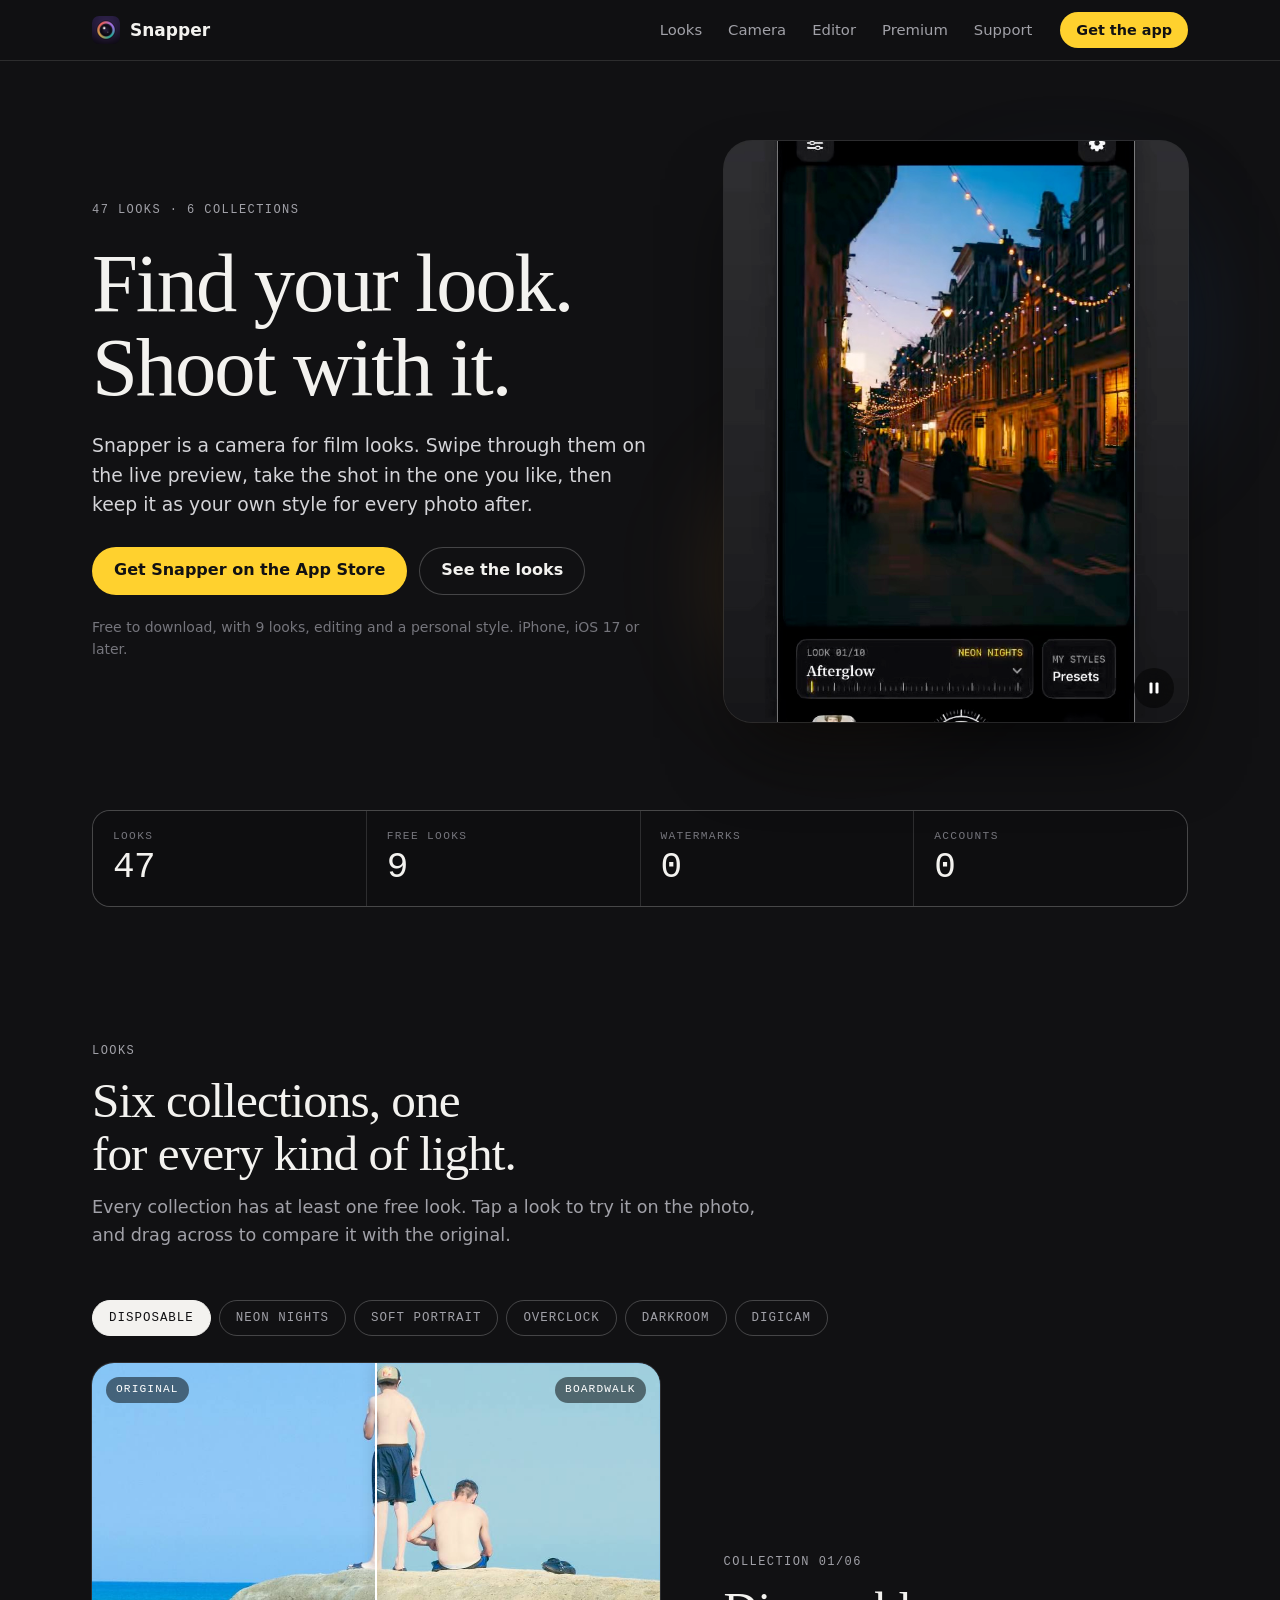
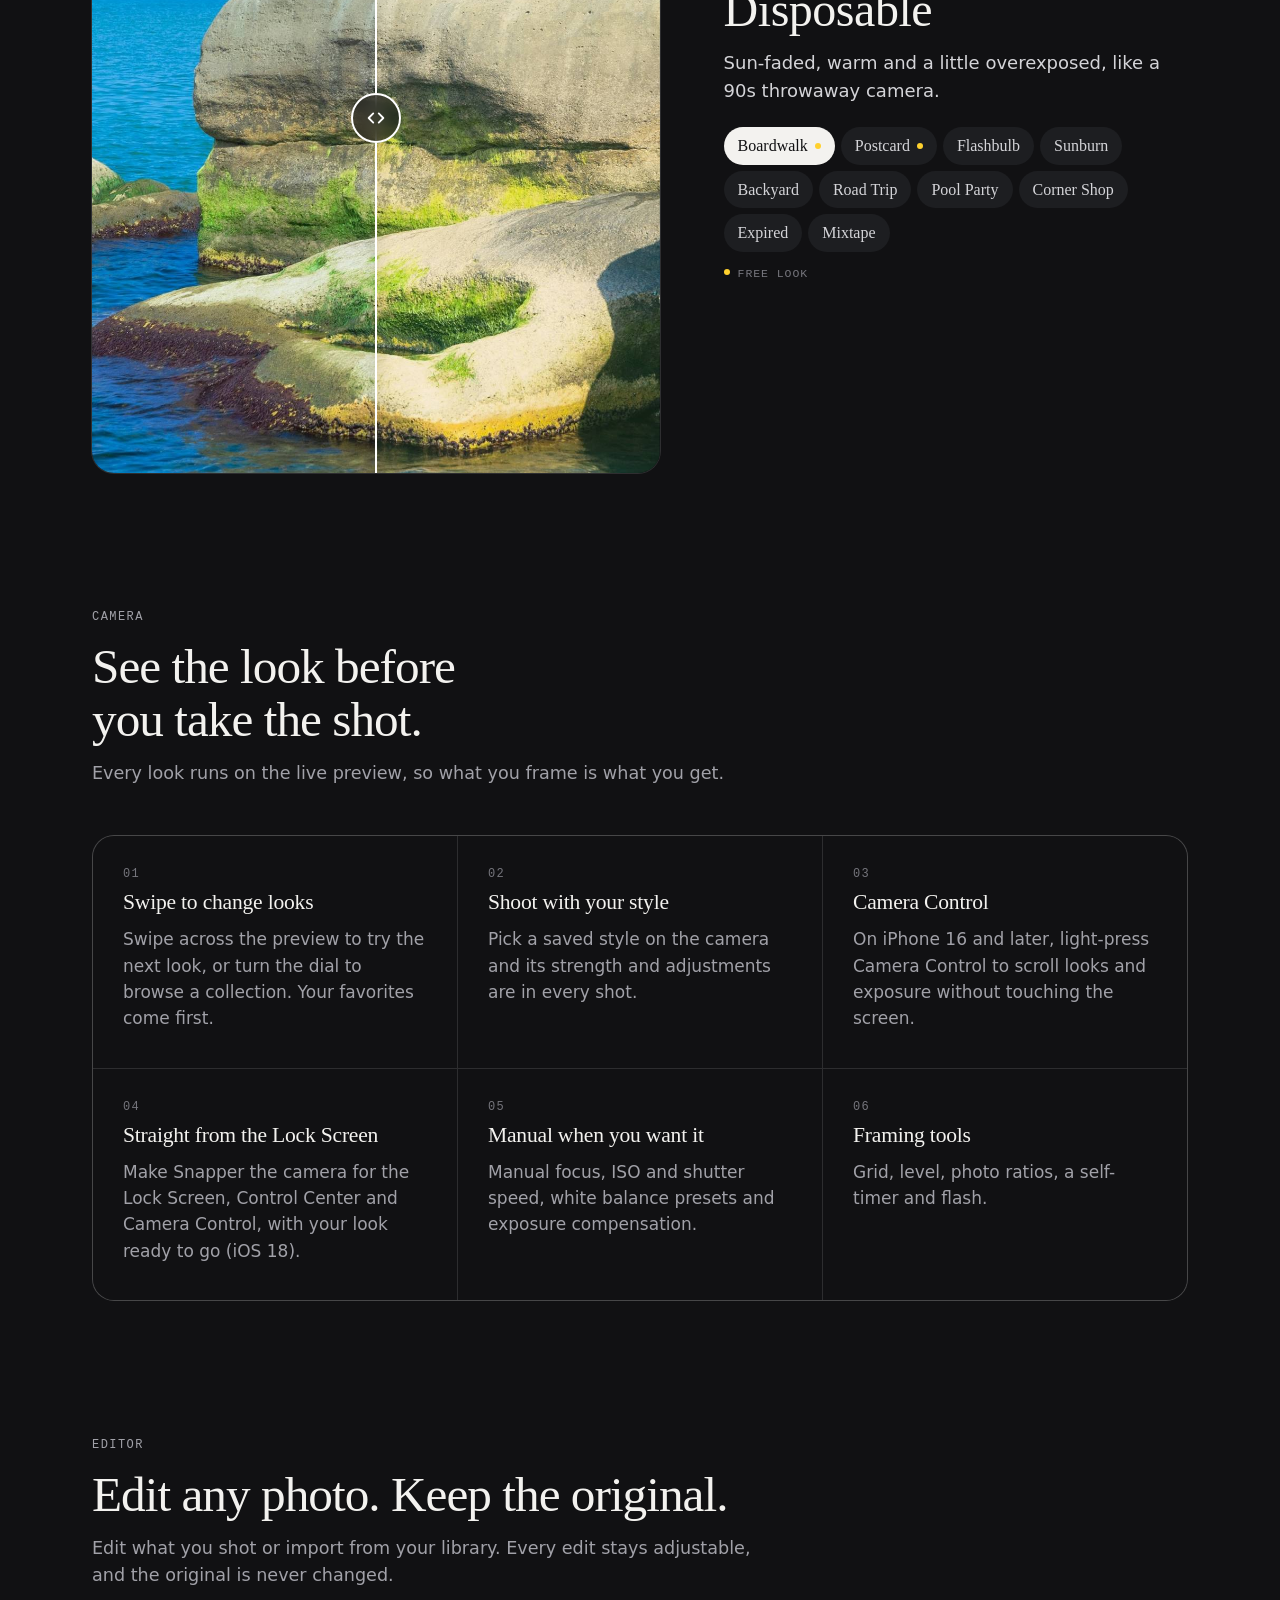
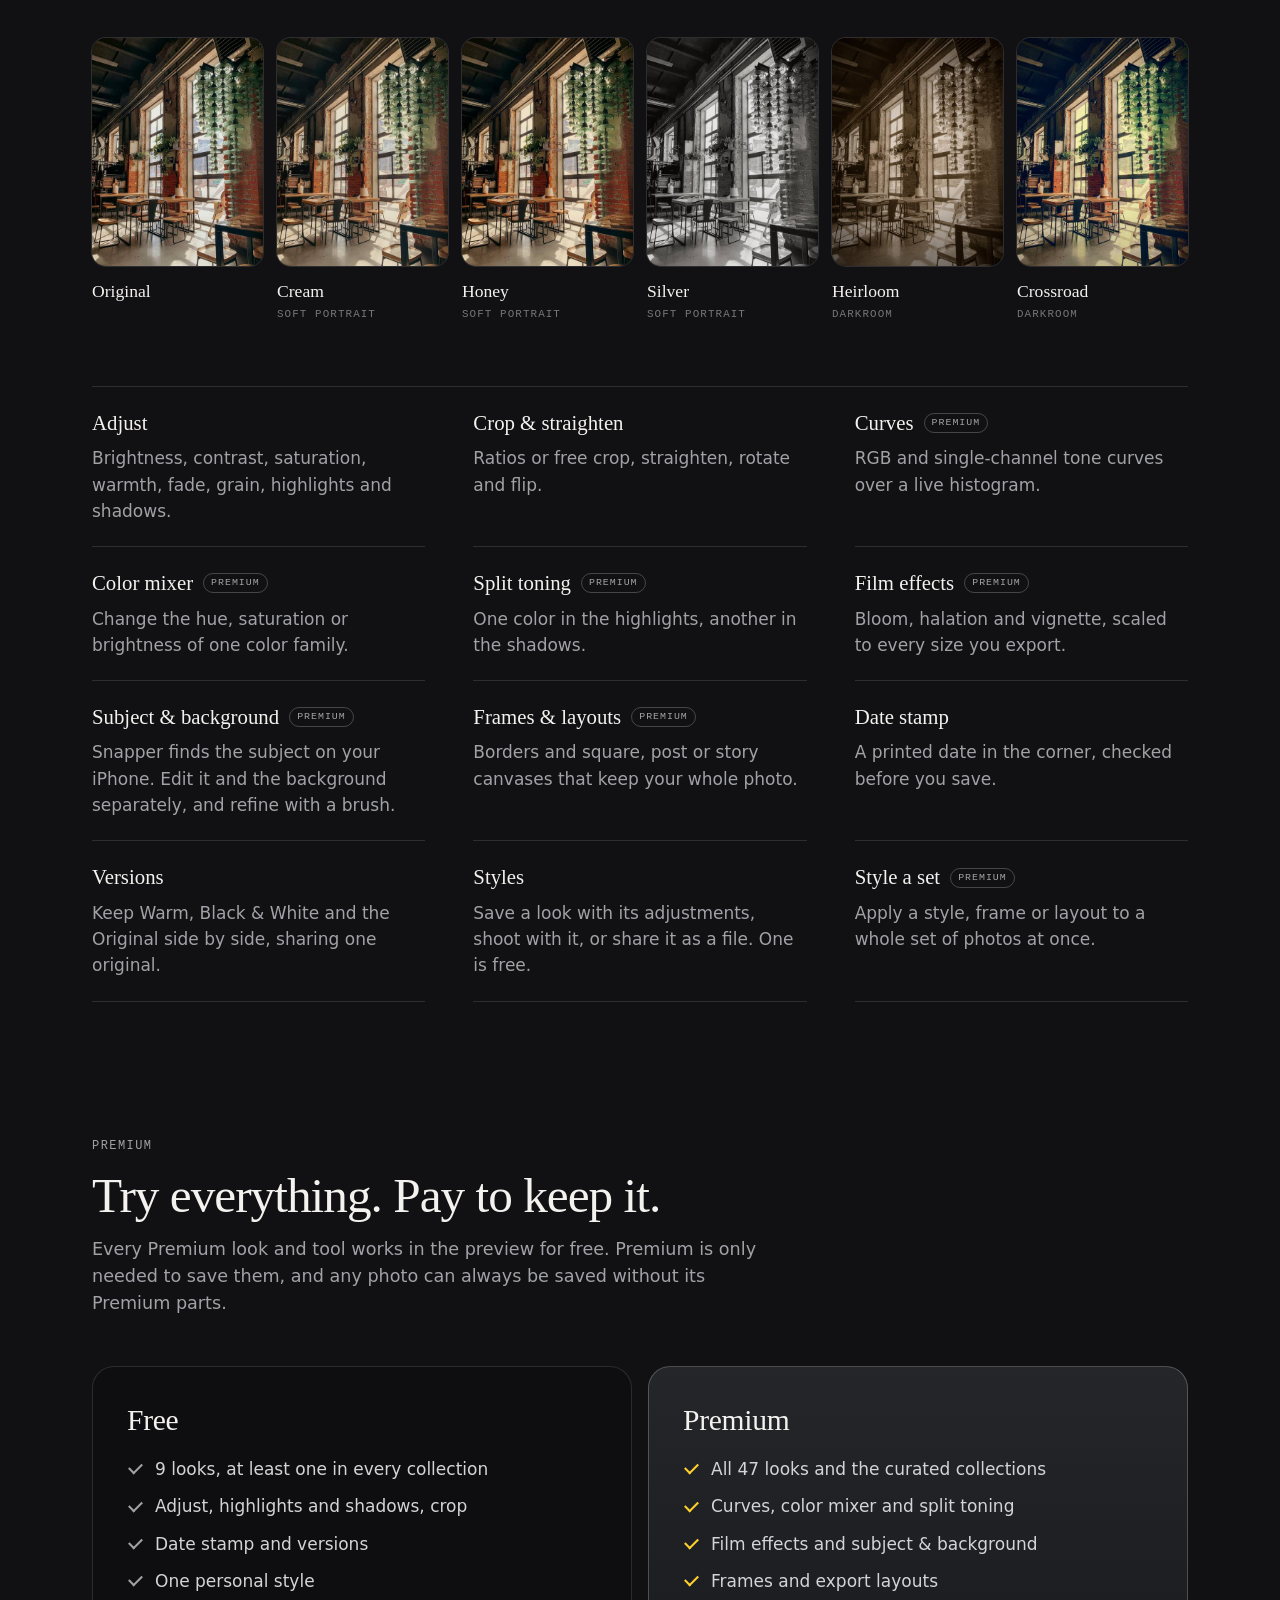
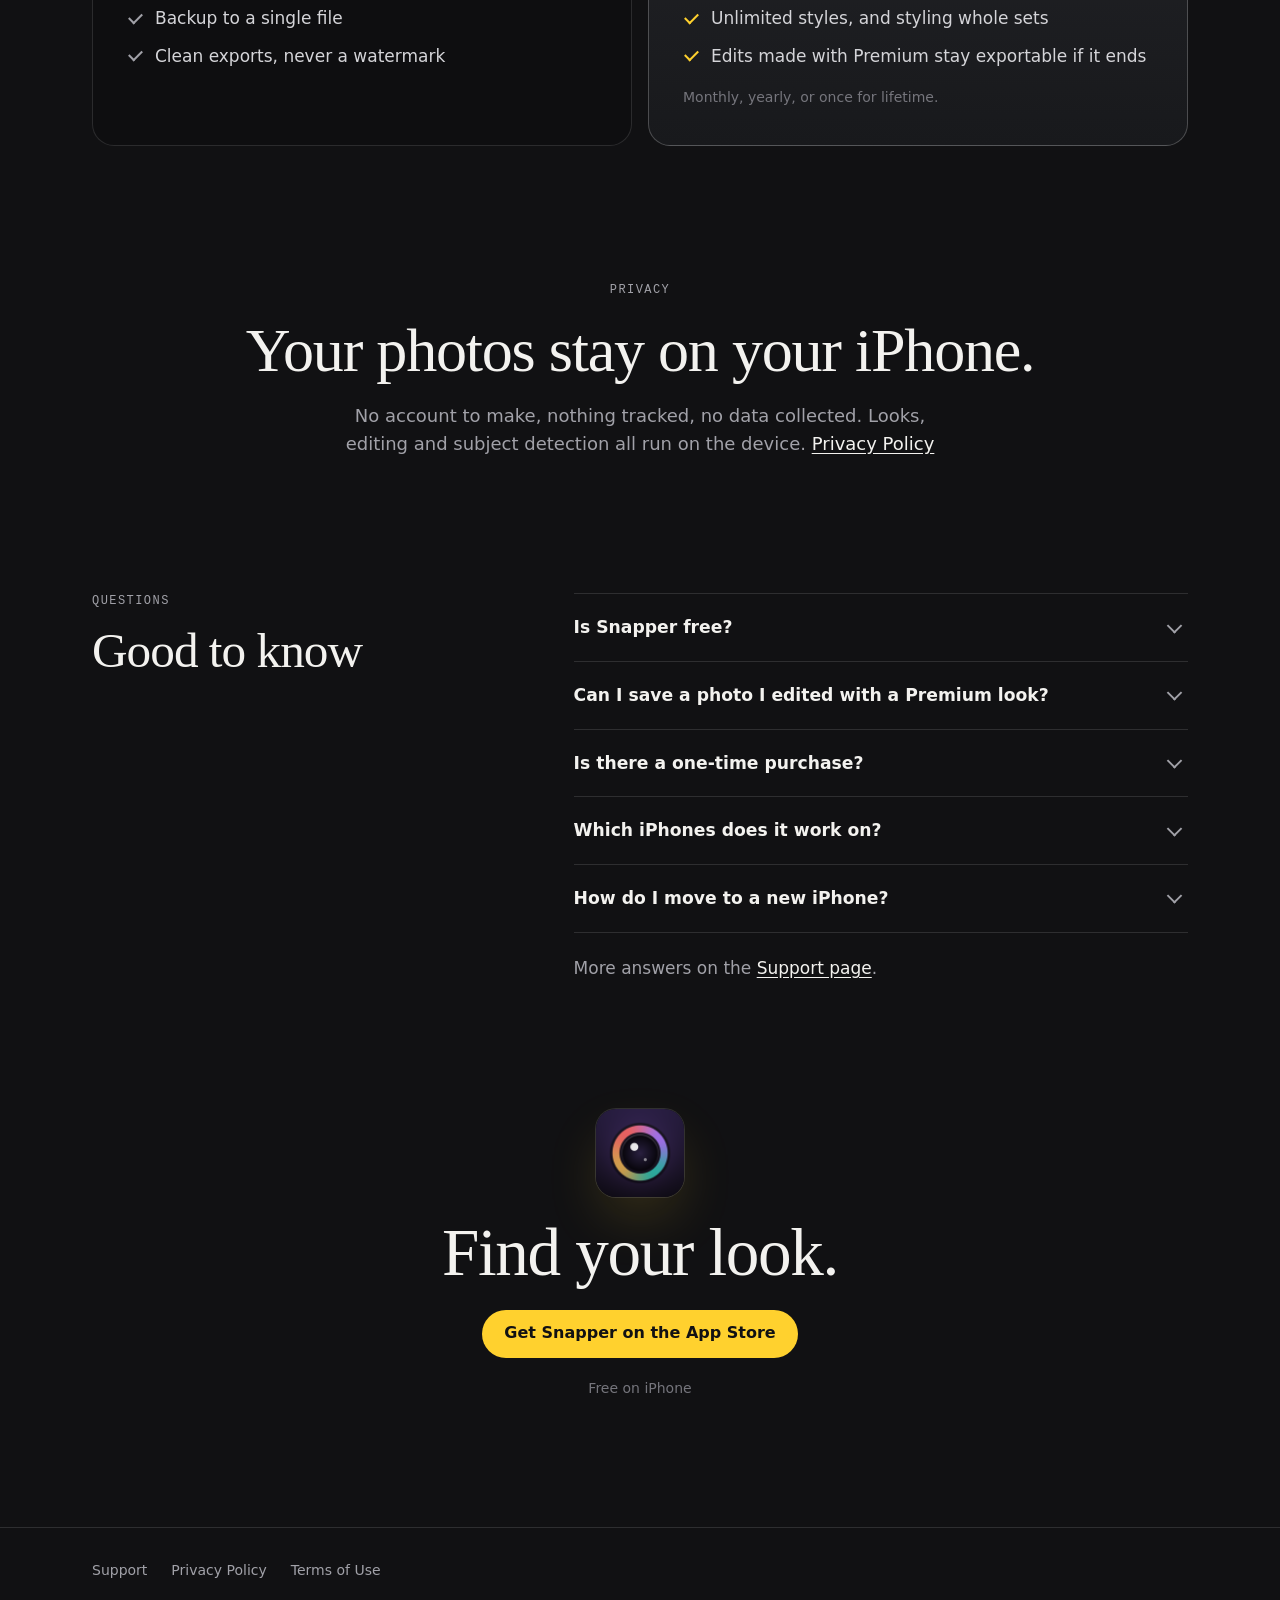
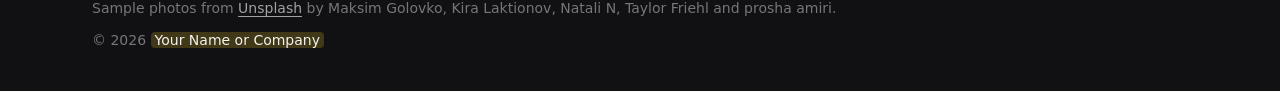
==== commit d693f048: "Let visitors try every look on the landing page Each look name under a collection is now a button: t" ====
--- a/docs/index.html
+++ b/docs/index.html
@@ -73,7 +73,7 @@
     <div class="section-head">
       <p class="readout">Looks</p>
       <h2>Six collections, one for every kind of light.</h2>
-      <p>Every collection has at least one free look. Drag across a photo to compare it with the original.</p>
+      <p>Every collection has at least one free look. Tap a look to try it on the photo, and drag across to compare it with the original.</p>
     </div>
 
     <div class="tabs" role="tablist" aria-label="Collections">
@@ -97,7 +97,16 @@
         <h3>Disposable</h3>
         <p>Sun-faded, warm and a little overexposed, like a 90s throwaway camera.</p>
         <ul class="names" aria-label="Looks in Disposable">
-          <li class="free shown">Boardwalk</li><li class="free">Postcard</li><li>Flashbulb</li><li>Sunburn</li><li>Backyard</li><li>Road Trip</li><li>Pool Party</li><li>Corner Shop</li><li>Expired</li><li>Mixtape</li>
+          <li><button type="button" class="free" aria-pressed="true" data-src="assets/looks/beach-boardwalk.jpg">Boardwalk</button></li>
+          <li><button type="button" class="free" aria-pressed="false" data-src="assets/looks/beach-postcard.jpg">Postcard</button></li>
+          <li><button type="button" aria-pressed="false" data-src="assets/looks/beach-flashbulb.jpg">Flashbulb</button></li>
+          <li><button type="button" aria-pressed="false" data-src="assets/looks/beach-sunburn.jpg">Sunburn</button></li>
+          <li><button type="button" aria-pressed="false" data-src="assets/looks/beach-backyard.jpg">Backyard</button></li>
+          <li><button type="button" aria-pressed="false" data-src="assets/looks/beach-roadtrip.jpg">Road Trip</button></li>
+          <li><button type="button" aria-pressed="false" data-src="assets/looks/beach-poolparty.jpg">Pool Party</button></li>
+          <li><button type="button" aria-pressed="false" data-src="assets/looks/beach-cornershop.jpg">Corner Shop</button></li>
+          <li><button type="button" aria-pressed="false" data-src="assets/looks/beach-expired.jpg">Expired</button></li>
+          <li><button type="button" aria-pressed="false" data-src="assets/looks/beach-mixtape.jpg">Mixtape</button></li>
         </ul>
         <p class="key"><span class="dot"></span>Free look</p>
       </div>
@@ -115,7 +124,16 @@
         <h3>Neon Nights</h3>
         <p>Teal shadows, warm skin and glowing signs for the city after dark.</p>
         <ul class="names" aria-label="Looks in Neon Nights">
-          <li class="free">Afterglow</li><li class="free">Last Train</li><li>Neon</li><li>Midnight</li><li>Lantern</li><li>Arcade</li><li class="shown">Blue Hour</li><li>Downpour</li><li>Taxi</li><li>Vapor</li>
+          <li><button type="button" class="free" aria-pressed="false" data-src="assets/looks/night-afterglow.jpg">Afterglow</button></li>
+          <li><button type="button" class="free" aria-pressed="false" data-src="assets/looks/night-lasttrain.jpg">Last Train</button></li>
+          <li><button type="button" aria-pressed="false" data-src="assets/looks/night-neon.jpg">Neon</button></li>
+          <li><button type="button" aria-pressed="false" data-src="assets/looks/night-midnight.jpg">Midnight</button></li>
+          <li><button type="button" aria-pressed="false" data-src="assets/looks/night-lantern.jpg">Lantern</button></li>
+          <li><button type="button" aria-pressed="false" data-src="assets/looks/night-arcade.jpg">Arcade</button></li>
+          <li><button type="button" aria-pressed="true" data-src="assets/looks/night-bluehour.jpg">Blue Hour</button></li>
+          <li><button type="button" aria-pressed="false" data-src="assets/looks/night-downpour.jpg">Downpour</button></li>
+          <li><button type="button" aria-pressed="false" data-src="assets/looks/night-taxi.jpg">Taxi</button></li>
+          <li><button type="button" aria-pressed="false" data-src="assets/looks/night-vapor.jpg">Vapor</button></li>
         </ul>
         <p class="key"><span class="dot"></span>Free look</p>
       </div>
@@ -133,7 +151,16 @@
         <h3>Soft Portrait</h3>
         <p>Gentle contrast, creamy highlights and skin that looks like skin.</p>
         <ul class="names" aria-label="Looks in Soft Portrait">
-          <li class="free shown">Cream</li><li class="free">Silver</li><li>Studio</li><li>Peach</li><li>Linen</li><li>Honey</li><li>Silk</li><li>Porcelain</li><li>Petal</li><li>Matte</li>
+          <li><button type="button" class="free" aria-pressed="true" data-src="assets/looks/cafe-cream.jpg">Cream</button></li>
+          <li><button type="button" class="free" aria-pressed="false" data-src="assets/looks/cafe-silver.jpg">Silver</button></li>
+          <li><button type="button" aria-pressed="false" data-src="assets/looks/cafe-studio.jpg">Studio</button></li>
+          <li><button type="button" aria-pressed="false" data-src="assets/looks/cafe-peach.jpg">Peach</button></li>
+          <li><button type="button" aria-pressed="false" data-src="assets/looks/cafe-linen.jpg">Linen</button></li>
+          <li><button type="button" aria-pressed="false" data-src="assets/looks/cafe-honey.jpg">Honey</button></li>
+          <li><button type="button" aria-pressed="false" data-src="assets/looks/cafe-silk.jpg">Silk</button></li>
+          <li><button type="button" aria-pressed="false" data-src="assets/looks/cafe-porcelain.jpg">Porcelain</button></li>
+          <li><button type="button" aria-pressed="false" data-src="assets/looks/cafe-petal.jpg">Petal</button></li>
+          <li><button type="button" aria-pressed="false" data-src="assets/looks/cafe-matte.jpg">Matte</button></li>
         </ul>
         <p class="key"><span class="dot"></span>Free look</p>
       </div>
@@ -151,7 +178,11 @@
         <h3>Overclock</h3>
         <p>Neon glow, broken signals and chrome-edged colour from a future that never happened.</p>
         <ul class="names" aria-label="Looks in Overclock">
-          <li class="shown">Overdrive</li><li>Redline</li><li class="free">Signal</li><li>Chrome</li><li>Hologram</li>
+          <li><button type="button" aria-pressed="true" data-src="assets/looks/arcade-overdrive.jpg">Overdrive</button></li>
+          <li><button type="button" aria-pressed="false" data-src="assets/looks/arcade-redline.jpg">Redline</button></li>
+          <li><button type="button" class="free" aria-pressed="false" data-src="assets/looks/arcade-signal.jpg">Signal</button></li>
+          <li><button type="button" aria-pressed="false" data-src="assets/looks/arcade-chrome.jpg">Chrome</button></li>
+          <li><button type="button" aria-pressed="false" data-src="assets/looks/arcade-hologram.jpg">Hologram</button></li>
         </ul>
         <p class="key"><span class="dot"></span>Free look</p>
       </div>
@@ -169,7 +200,12 @@
         <h3>Darkroom</h3>
         <p>Grain, halation and faded colour from old film and shoebox prints.</p>
         <ul class="names" aria-label="Looks in Darkroom">
-          <li>Halo</li><li>Crossroad</li><li class="free">Instant</li><li class="shown">Leak</li><li>Grit</li><li>Heirloom</li>
+          <li><button type="button" aria-pressed="false" data-src="assets/looks/beach-halo.jpg">Halo</button></li>
+          <li><button type="button" aria-pressed="false" data-src="assets/looks/beach-crossroad.jpg">Crossroad</button></li>
+          <li><button type="button" class="free" aria-pressed="false" data-src="assets/looks/beach-instant.jpg">Instant</button></li>
+          <li><button type="button" aria-pressed="true" data-src="assets/looks/beach-leak.jpg">Leak</button></li>
+          <li><button type="button" aria-pressed="false" data-src="assets/looks/beach-grit.jpg">Grit</button></li>
+          <li><button type="button" aria-pressed="false" data-src="assets/looks/beach-heirloom.jpg">Heirloom</button></li>
         </ul>
         <p class="key"><span class="dot"></span>Free look</p>
       </div>
@@ -187,7 +223,12 @@
         <h3>Digicam</h3>
         <p>Harsh flash, cool skin and crunchy pixels from a 2000s pocket camera.</p>
         <ul class="names" aria-label="Looks in Digicam">
-          <li class="free">Pocket</li><li class="shown">Afterparty</li><li>Y2K</li><li>Memory Card</li><li>Fluoro</li><li>Low Batt</li>
+          <li><button type="button" class="free" aria-pressed="false" data-src="assets/looks/cake-pocket.jpg">Pocket</button></li>
+          <li><button type="button" aria-pressed="true" data-src="assets/looks/cake-afterparty.jpg">Afterparty</button></li>
+          <li><button type="button" aria-pressed="false" data-src="assets/looks/cake-y2k.jpg">Y2K</button></li>
+          <li><button type="button" aria-pressed="false" data-src="assets/looks/cake-memorycard.jpg">Memory Card</button></li>
+          <li><button type="button" aria-pressed="false" data-src="assets/looks/cake-fluoro.jpg">Fluoro</button></li>
+          <li><button type="button" aria-pressed="false" data-src="assets/looks/cake-lowbatt.jpg">Low Batt</button></li>
         </ul>
         <p class="key"><span class="dot"></span>Free look</p>
       </div>
--- a/docs/landing.css
+++ b/docs/landing.css
@@ -314,16 +314,28 @@
 .about h3 { font-size: clamp(2.25rem, 2vw + 1.4rem, 3rem); line-height: 1.05; }
 .about > p:not(.readout):not(.key) { max-width: 30em; font-size: 1.125rem; color: var(--soft); }
 .names { display: flex; flex-wrap: wrap; gap: 6px; margin: 8px 0 0; padding: 0; list-style: none; }
-.names li {
-  padding: 6px 12px;
+.names button {
+  padding: 8px 14px;
+  border: 0;
   border-radius: 999px;
   background: var(--surface);
   color: var(--soft);
-  font-family: var(--serif);
-  font-size: 1rem;
-}
-.names li.shown { background: var(--text); color: #111113; }
-.names li.free::after,
+  font: 1rem/1.35 var(--serif);
+  cursor: pointer;
+  transition: background-color 0.15s, color 0.15s;
+}
+.names button:hover { background: #2a2b2f; color: var(--text); }
+.names [aria-pressed="true"],
+.names [aria-pressed="true"]:hover { background: var(--text); color: #111113; }
+/* While a look's photo loads, its name pulses. */
+.loading .names [aria-pressed="true"] { animation: pulse 0.9s ease-in-out infinite alternate; }
+@keyframes pulse { to { opacity: 0.55; } }
+@media (prefers-reduced-motion: reduce) {
+  .loading .names [aria-pressed="true"] { animation: none; opacity: 0.7; }
+}
+/* Without JavaScript the names are only a list. */
+html:not(.js) .names button { cursor: default; pointer-events: none; }
+.names .free::after,
 .key .dot {
   content: "";
   display: inline-block;
@@ -336,6 +348,18 @@
 }
 .key { color: var(--faint); font: 500 0.72rem/1.4 var(--mono); letter-spacing: 0.08em; text-transform: uppercase; }
 .key .dot { margin: 0 8px 0 0; }
+@media (max-width: 899.98px) {
+  /* On one column the look names go right under the photo, so tapping one
+     changes a photo that's still on screen; the collection's name follows. */
+  .collection { gap: 0; }
+  .about { display: contents; }
+  .compare { order: 1; }
+  .names { order: 2; margin-top: 14px; }
+  .key { order: 3; margin-top: 12px; }
+  .about > .readout { order: 4; margin-top: 32px; }
+  .about > h3 { order: 5; margin-top: 8px; }
+  .about > p:not(.readout):not(.key) { order: 6; margin-top: 12px; }
+}
 
 /* Camera */
 
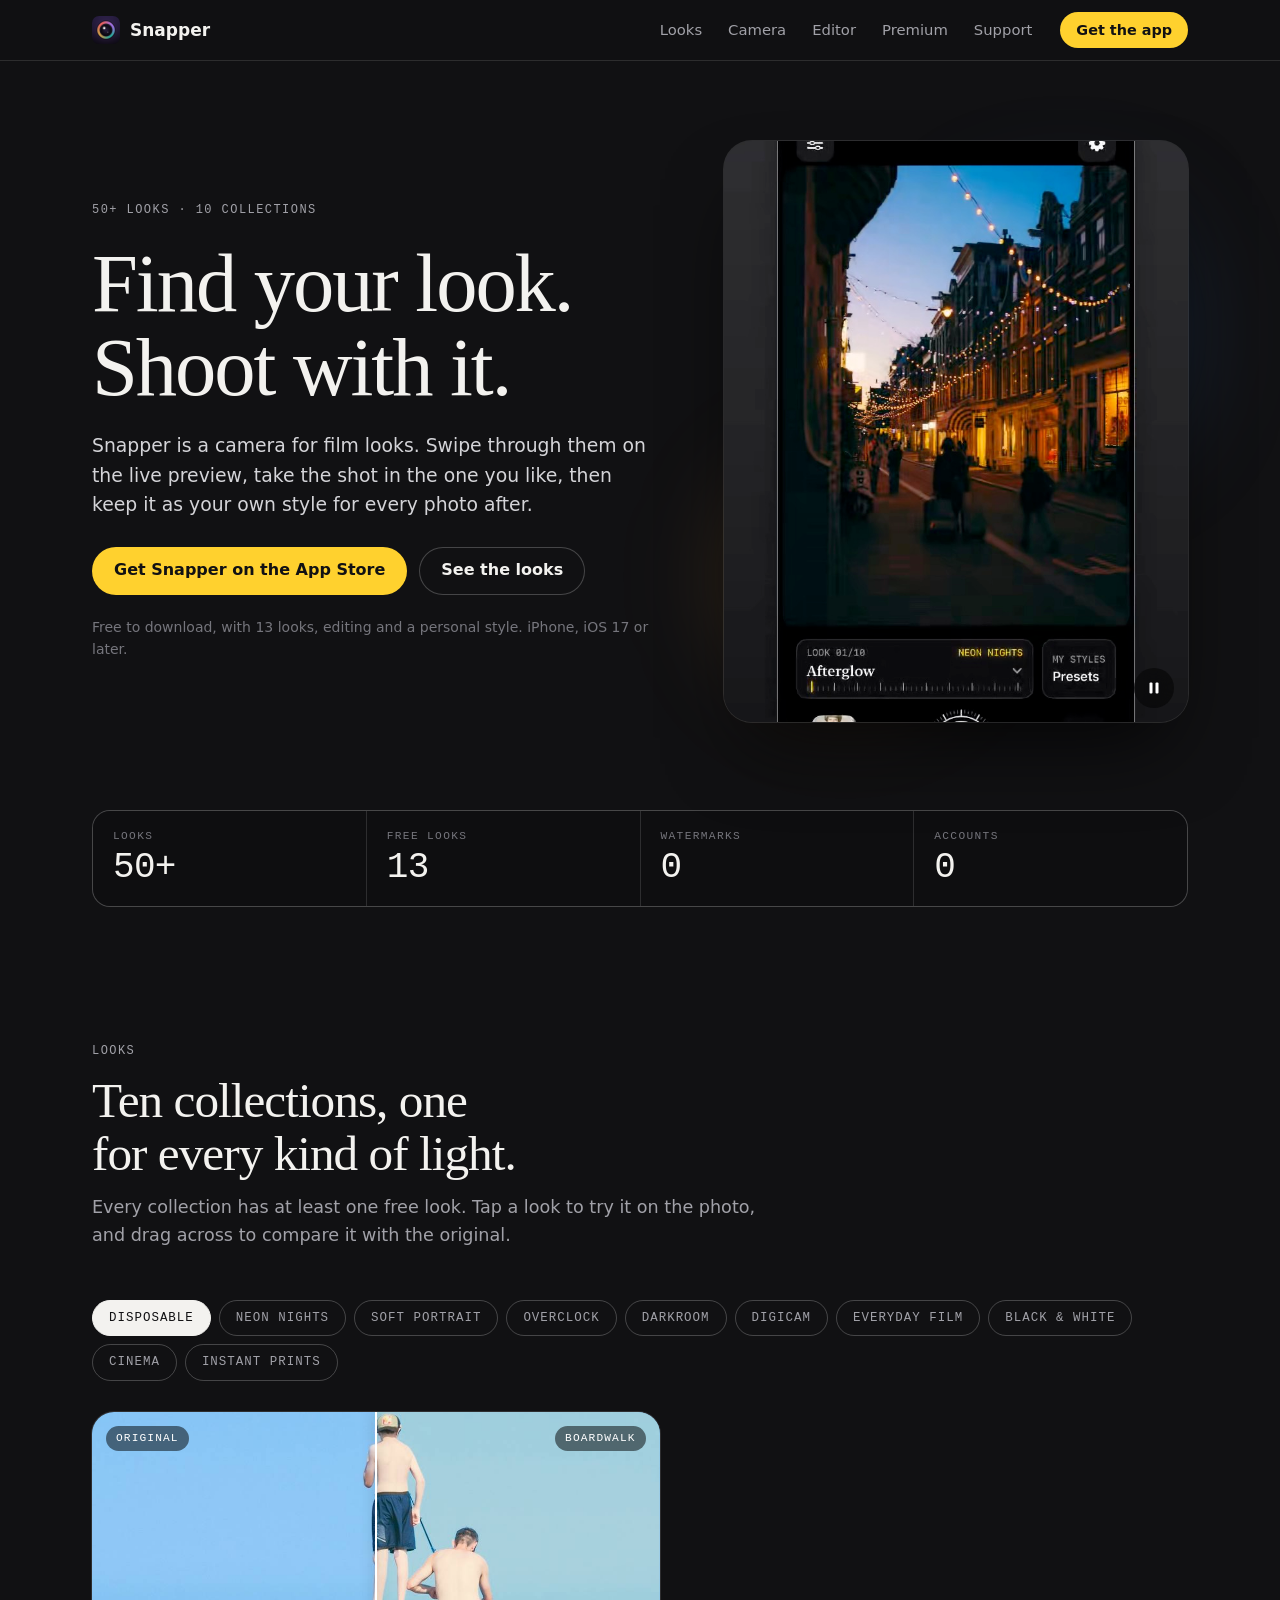
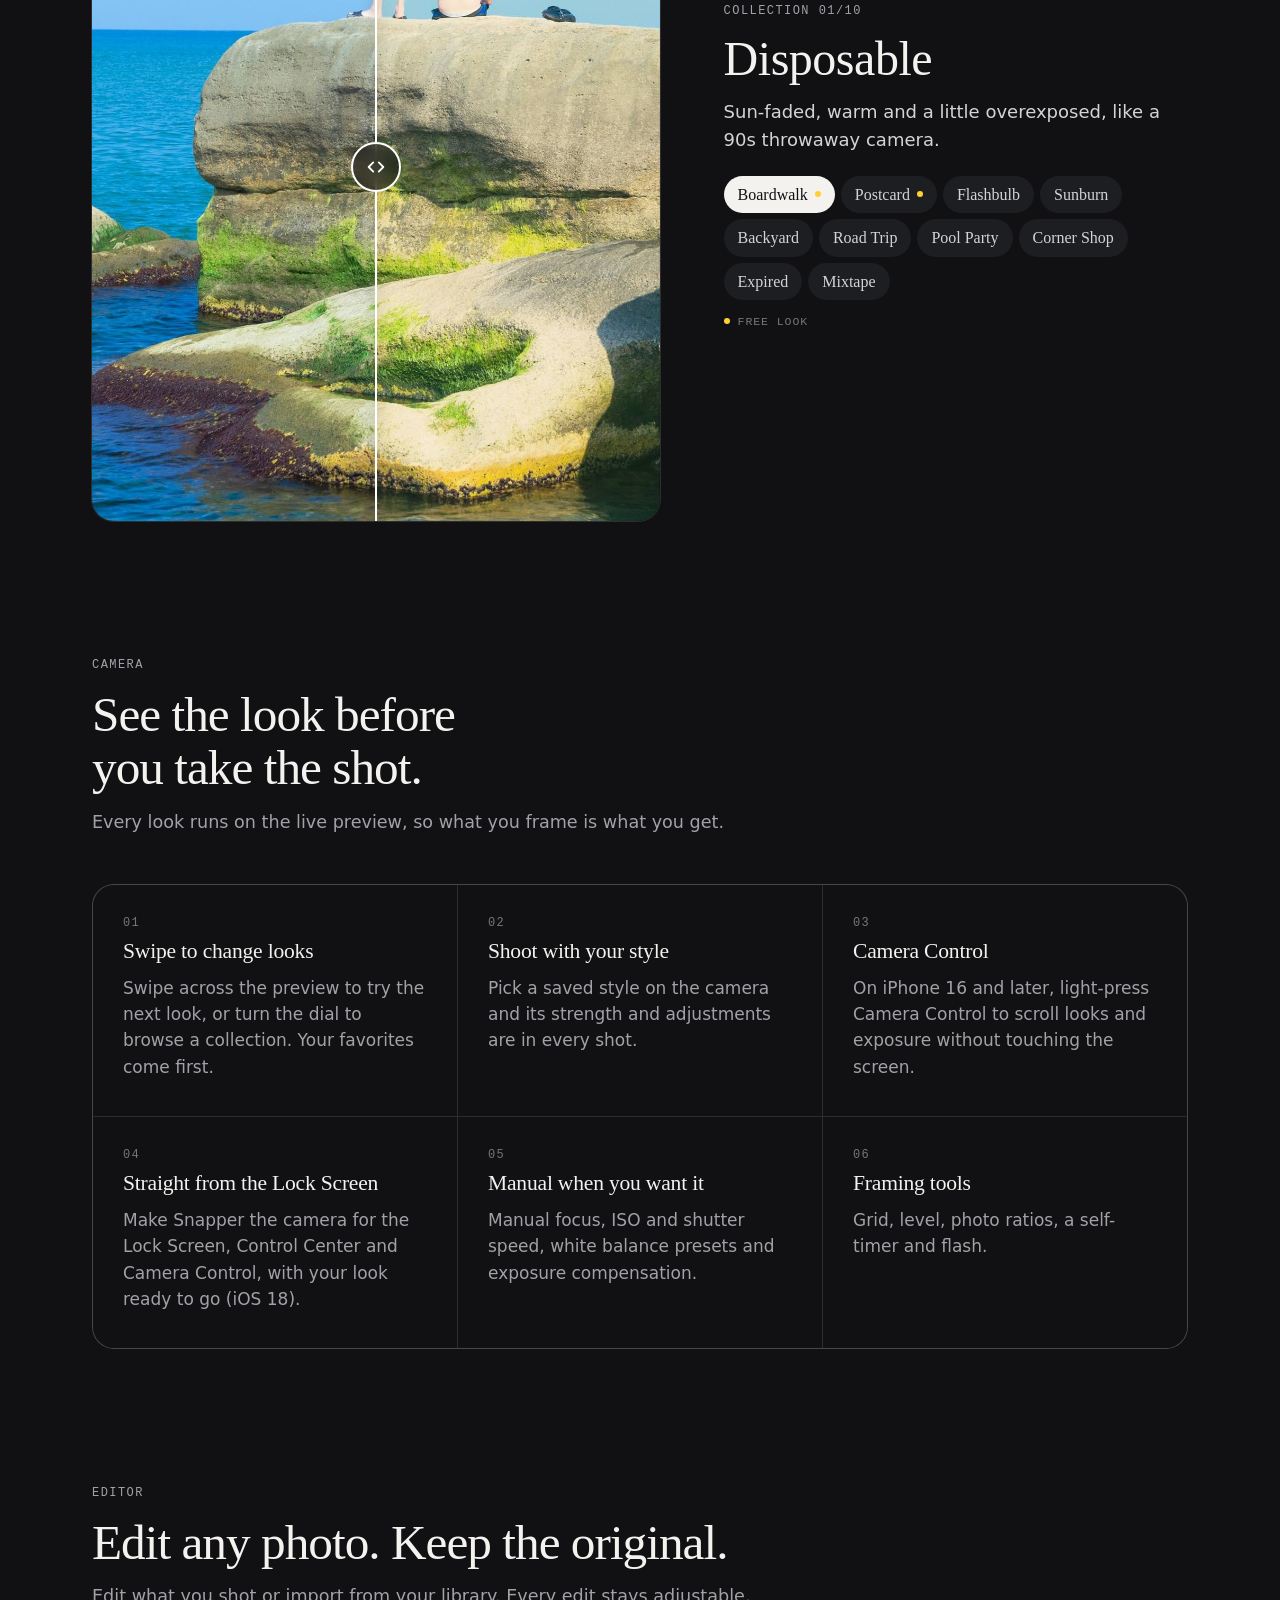
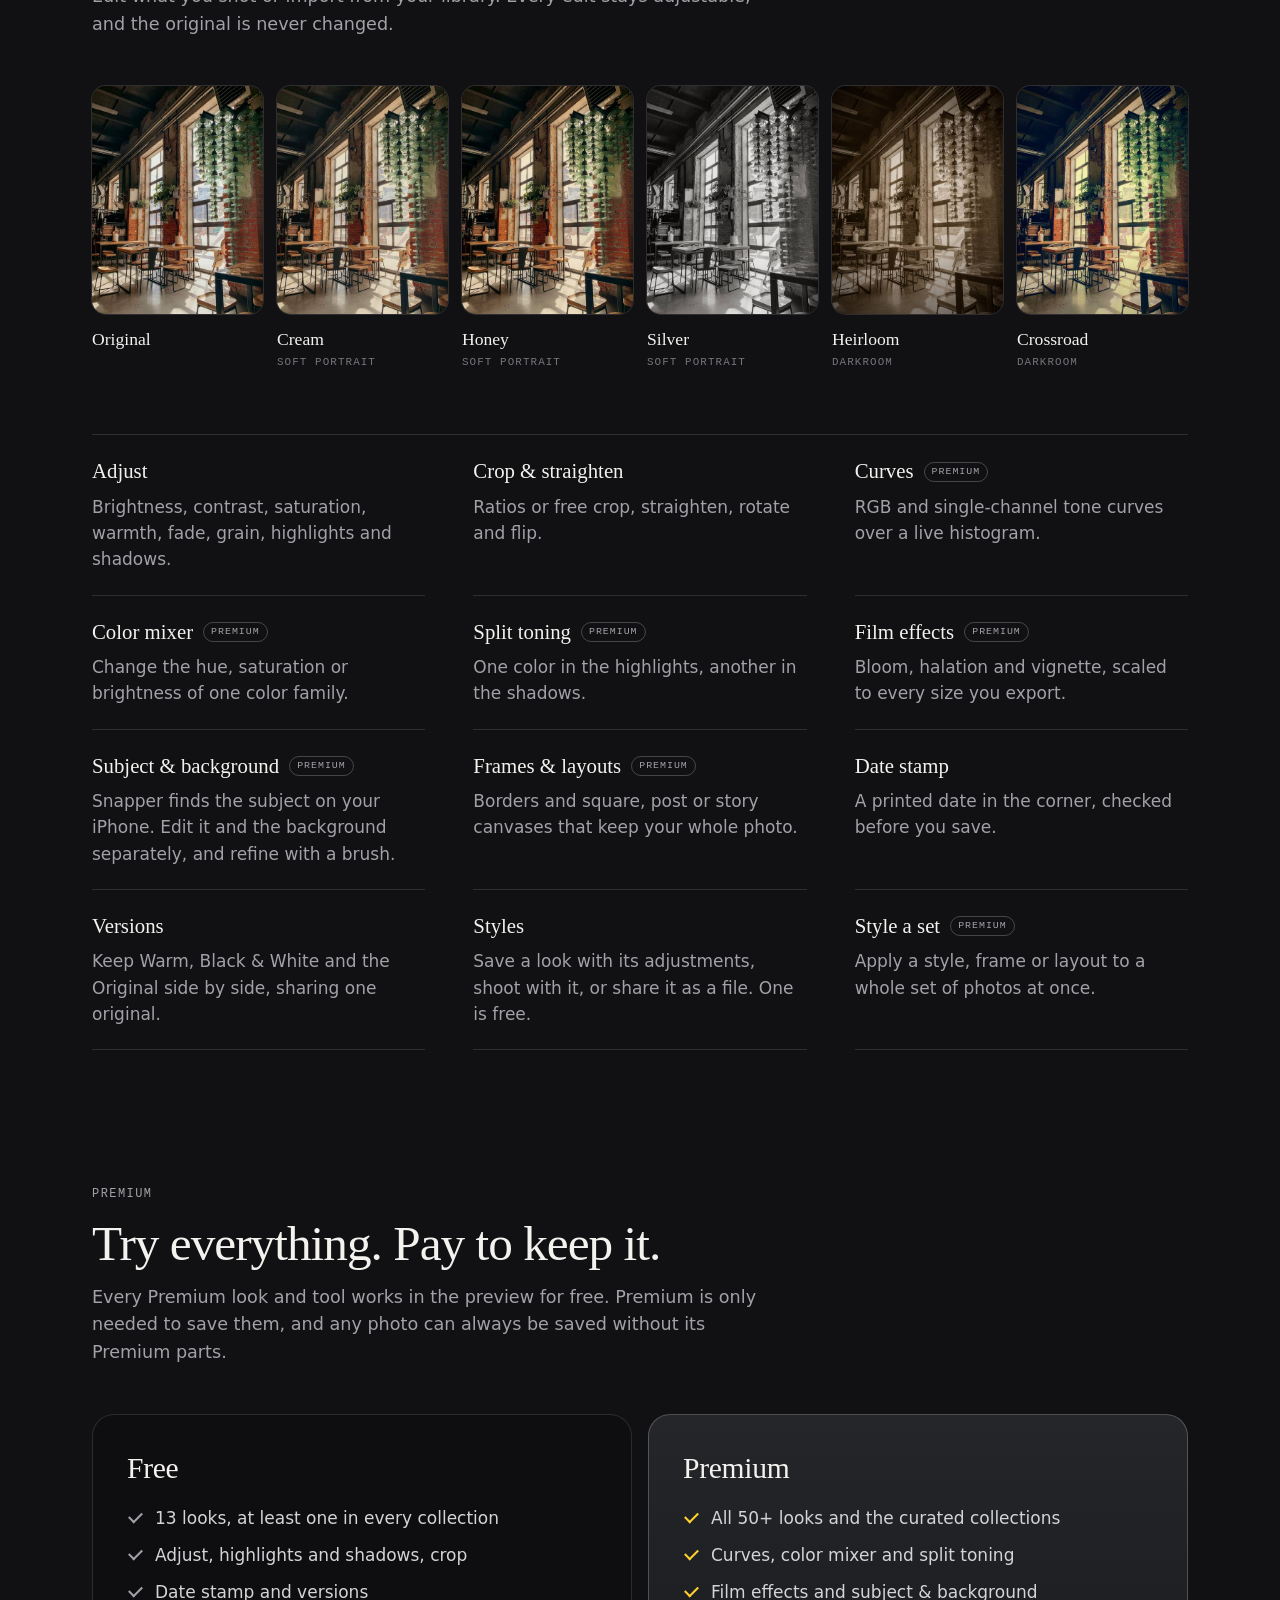
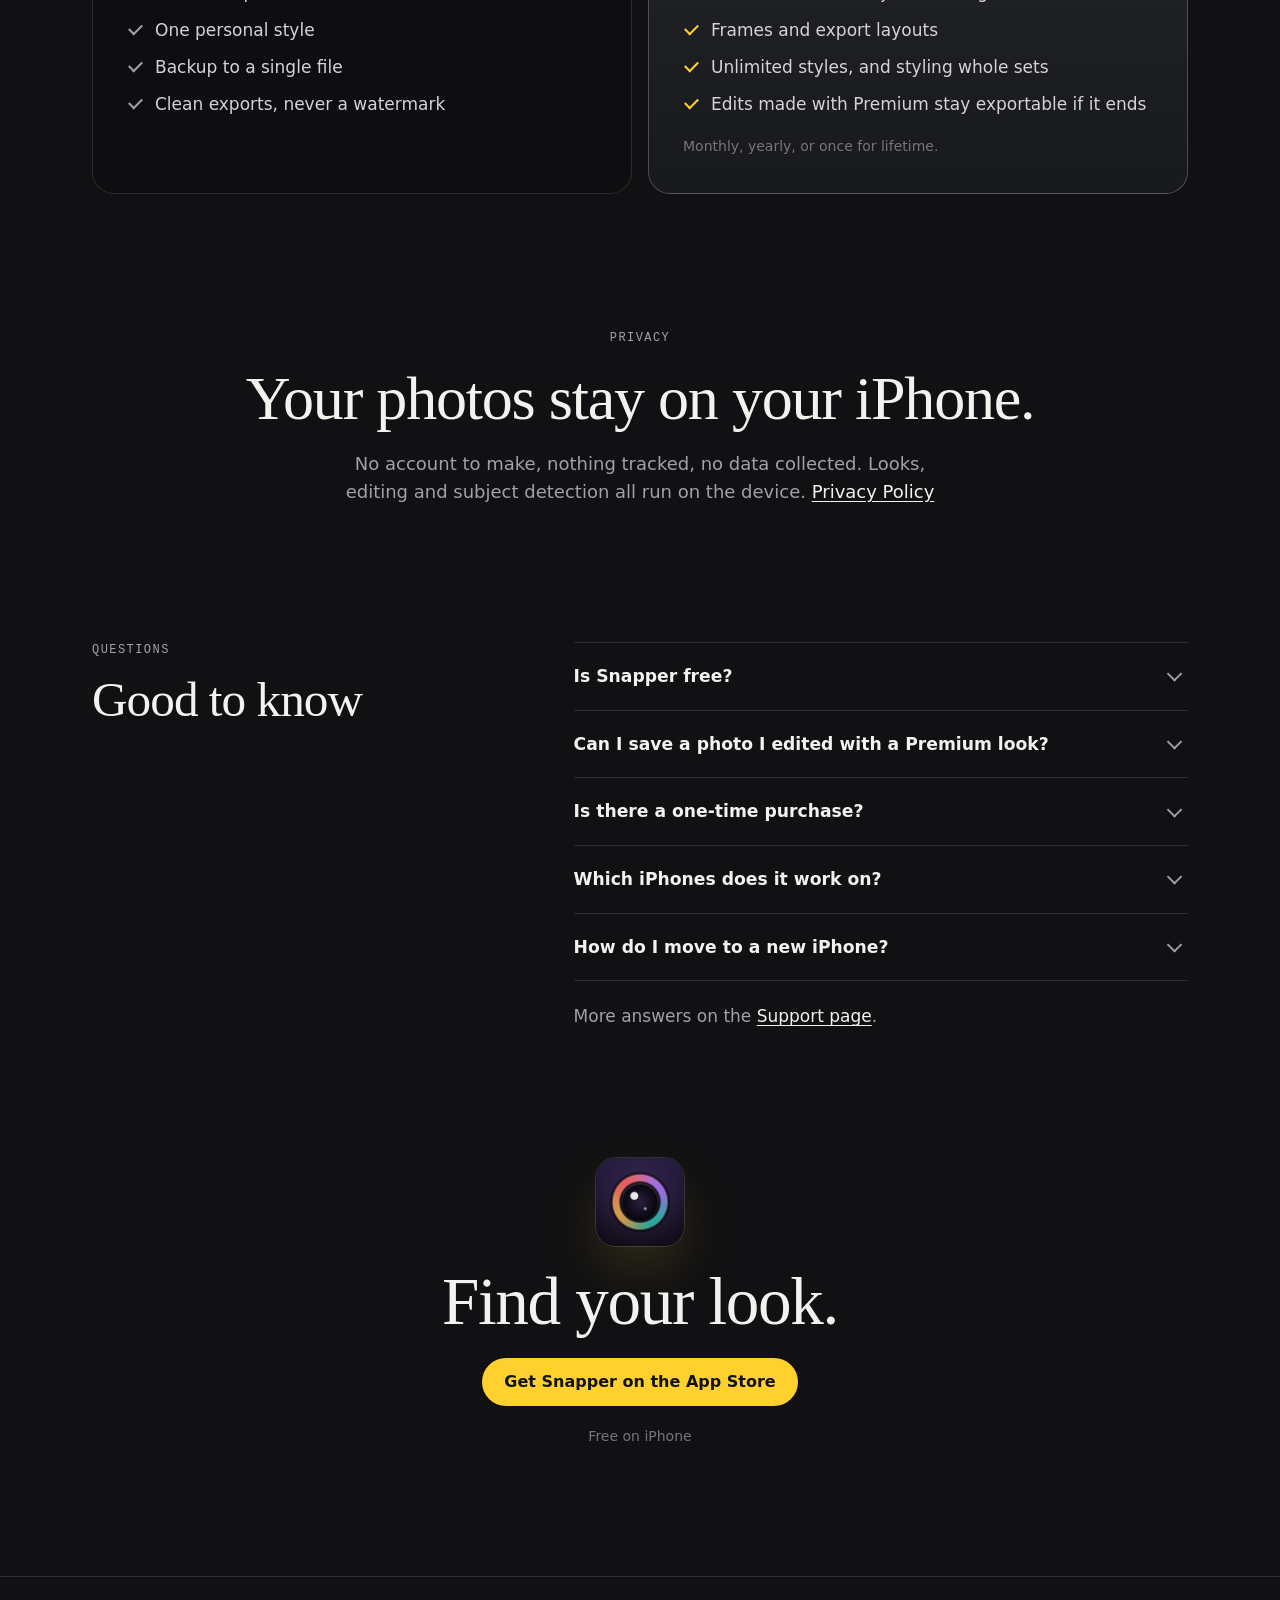
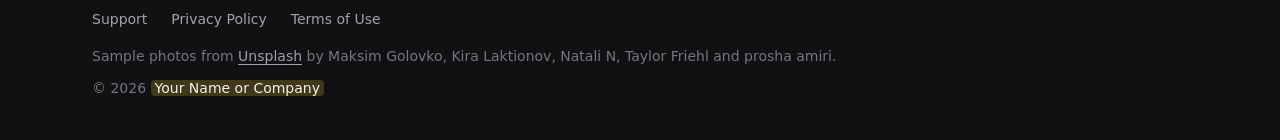
==== commit f4582919: "Show the 69-look catalog on the website, as 50+ looks - The page says 50+ looks, 10 collections and " ====
--- a/docs/index.html
+++ b/docs/index.html
@@ -4,11 +4,11 @@
   <meta charset="utf-8">
   <meta name="viewport" content="width=device-width, initial-scale=1, viewport-fit=cover">
   <title>Snapper — film looks for iPhone</title>
-  <meta name="description" content="A camera for film looks. Swipe through 47 looks on the live preview, shoot with the one you like and keep it as your own style. Free to start, no account.">
+  <meta name="description" content="A camera for film looks. Swipe through 50+ looks on the live preview, shoot with the one you like and keep it as your own style. Free to start, no account.">
   <meta name="theme-color" content="#111113">
   <meta name="color-scheme" content="dark">
   <meta property="og:title" content="Snapper — film looks for iPhone">
-  <meta property="og:description" content="Swipe through 47 film looks on the live preview, shoot with the one you like and keep it as your own style.">
+  <meta property="og:description" content="Swipe through 50+ film looks on the live preview, shoot with the one you like and keep it as your own style.">
   <meta property="og:type" content="website">
   <!-- Once the app is live: <meta name="apple-itunes-app" content="app-id=APP_STORE_ID"> -->
   <link rel="icon" href="assets/icon-64.png" type="image/png">
@@ -36,14 +36,14 @@
 
   <section class="hero wrap">
     <div class="hero-copy">
-      <p class="readout">47 looks · 6 collections</p>
+      <p class="readout">50+ looks · 10 collections</p>
       <h1>Find your look.<br>Shoot with it.</h1>
       <p class="lead">Snapper is a camera for film looks. Swipe through them on the live preview, take the shot in the one you like, then keep it as your own style for every photo after.</p>
       <div class="actions">
         <a class="button" href="https://apps.apple.com/app/idAPP_STORE_ID">Get Snapper on the App Store</a>
         <a class="button quiet" href="#looks">See the looks</a>
       </div>
-      <p class="fine">Free to download, with 9 looks, editing and a personal style. iPhone, iOS 17 or later.</p>
+      <p class="fine">Free to download, with 13 looks, editing and a personal style. iPhone, iOS 17 or later.</p>
     </div>
     <div class="hero-media">
       <div class="screen">
@@ -62,8 +62,8 @@
 
   <div class="wrap">
     <dl class="stats">
-      <div><dt>Looks</dt><dd>47</dd></div>
-      <div><dt>Free looks</dt><dd>9</dd></div>
+      <div><dt>Looks</dt><dd>50+</dd></div>
+      <div><dt>Free looks</dt><dd>13</dd></div>
       <div><dt>Watermarks</dt><dd>0</dd></div>
       <div><dt>Accounts</dt><dd>0</dd></div>
     </dl>
@@ -72,7 +72,7 @@
   <section id="looks" class="section wrap">
     <div class="section-head">
       <p class="readout">Looks</p>
-      <h2>Six collections, one for every kind of light.</h2>
+      <h2>Ten collections, one for every kind of light.</h2>
       <p>Every collection has at least one free look. Tap a look to try it on the photo, and drag across to compare it with the original.</p>
     </div>
 
@@ -83,6 +83,10 @@
       <button role="tab" id="tab-overclock" aria-controls="look-overclock" aria-selected="false" tabindex="-1">Overclock</button>
       <button role="tab" id="tab-darkroom" aria-controls="look-darkroom" aria-selected="false" tabindex="-1">Darkroom</button>
       <button role="tab" id="tab-digicam" aria-controls="look-digicam" aria-selected="false" tabindex="-1">Digicam</button>
+      <button role="tab" id="tab-film" aria-controls="look-film" aria-selected="false" tabindex="-1">Everyday Film</button>
+      <button role="tab" id="tab-mono" aria-controls="look-mono" aria-selected="false" tabindex="-1">Black &amp; White</button>
+      <button role="tab" id="tab-cinema" aria-controls="look-cinema" aria-selected="false" tabindex="-1">Cinema</button>
+      <button role="tab" id="tab-instantprint" aria-controls="look-instantprint" aria-selected="false" tabindex="-1">Instant Prints</button>
     </div>
 
     <div class="collection active" id="look-disposable" role="tabpanel" aria-labelledby="tab-disposable">
@@ -93,7 +97,7 @@
         <input type="range" min="0" max="100" value="50" aria-label="Compare the original with Boardwalk">
       </div>
       <div class="about">
-        <p class="readout">Collection 01/06</p>
+        <p class="readout">Collection 01/10</p>
         <h3>Disposable</h3>
         <p>Sun-faded, warm and a little overexposed, like a 90s throwaway camera.</p>
         <ul class="names" aria-label="Looks in Disposable">
@@ -120,7 +124,7 @@
         <input type="range" min="0" max="100" value="50" aria-label="Compare the original with Blue Hour">
       </div>
       <div class="about">
-        <p class="readout">Collection 02/06</p>
+        <p class="readout">Collection 02/10</p>
         <h3>Neon Nights</h3>
         <p>Teal shadows, warm skin and glowing signs for the city after dark.</p>
         <ul class="names" aria-label="Looks in Neon Nights">
@@ -131,8 +135,6 @@
           <li><button type="button" aria-pressed="false" data-src="assets/looks/night-lantern.jpg">Lantern</button></li>
           <li><button type="button" aria-pressed="false" data-src="assets/looks/night-arcade.jpg">Arcade</button></li>
           <li><button type="button" aria-pressed="true" data-src="assets/looks/night-bluehour.jpg">Blue Hour</button></li>
-          <li><button type="button" aria-pressed="false" data-src="assets/looks/night-downpour.jpg">Downpour</button></li>
-          <li><button type="button" aria-pressed="false" data-src="assets/looks/night-taxi.jpg">Taxi</button></li>
           <li><button type="button" aria-pressed="false" data-src="assets/looks/night-vapor.jpg">Vapor</button></li>
         </ul>
         <p class="key"><span class="dot"></span>Free look</p>
@@ -147,14 +149,12 @@
         <input type="range" min="0" max="100" value="50" aria-label="Compare the original with Cream">
       </div>
       <div class="about">
-        <p class="readout">Collection 03/06</p>
+        <p class="readout">Collection 03/10</p>
         <h3>Soft Portrait</h3>
         <p>Gentle contrast, creamy highlights and skin that looks like skin.</p>
         <ul class="names" aria-label="Looks in Soft Portrait">
           <li><button type="button" class="free" aria-pressed="true" data-src="assets/looks/cafe-cream.jpg">Cream</button></li>
           <li><button type="button" class="free" aria-pressed="false" data-src="assets/looks/cafe-silver.jpg">Silver</button></li>
-          <li><button type="button" aria-pressed="false" data-src="assets/looks/cafe-studio.jpg">Studio</button></li>
-          <li><button type="button" aria-pressed="false" data-src="assets/looks/cafe-peach.jpg">Peach</button></li>
           <li><button type="button" aria-pressed="false" data-src="assets/looks/cafe-linen.jpg">Linen</button></li>
           <li><button type="button" aria-pressed="false" data-src="assets/looks/cafe-honey.jpg">Honey</button></li>
           <li><button type="button" aria-pressed="false" data-src="assets/looks/cafe-silk.jpg">Silk</button></li>
@@ -174,7 +174,7 @@
         <input type="range" min="0" max="100" value="50" aria-label="Compare the original with Overdrive">
       </div>
       <div class="about">
-        <p class="readout">Collection 04/06</p>
+        <p class="readout">Collection 04/10</p>
         <h3>Overclock</h3>
         <p>Neon glow, broken signals and chrome-edged colour from a future that never happened.</p>
         <ul class="names" aria-label="Looks in Overclock">
@@ -196,7 +196,7 @@
         <input type="range" min="0" max="100" value="50" aria-label="Compare the original with Leak">
       </div>
       <div class="about">
-        <p class="readout">Collection 05/06</p>
+        <p class="readout">Collection 05/10</p>
         <h3>Darkroom</h3>
         <p>Grain, halation and faded colour from old film and shoebox prints.</p>
         <ul class="names" aria-label="Looks in Darkroom">
@@ -219,7 +219,7 @@
         <input type="range" min="0" max="100" value="50" aria-label="Compare the original with Afterparty">
       </div>
       <div class="about">
-        <p class="readout">Collection 06/06</p>
+        <p class="readout">Collection 06/10</p>
         <h3>Digicam</h3>
         <p>Harsh flash, cool skin and crunchy pixels from a 2000s pocket camera.</p>
         <ul class="names" aria-label="Looks in Digicam">
@@ -229,6 +229,97 @@
           <li><button type="button" aria-pressed="false" data-src="assets/looks/cake-memorycard.jpg">Memory Card</button></li>
           <li><button type="button" aria-pressed="false" data-src="assets/looks/cake-fluoro.jpg">Fluoro</button></li>
           <li><button type="button" aria-pressed="false" data-src="assets/looks/cake-lowbatt.jpg">Low Batt</button></li>
+          <li><button type="button" aria-pressed="false" data-src="assets/looks/cake-mall.jpg">Mall</button></li>
+          <li><button type="button" aria-pressed="false" data-src="assets/looks/cake-pixelpop.jpg">Pixel Pop</button></li>
+        </ul>
+        <p class="key"><span class="dot"></span>Free look</p>
+      </div>
+    </div>
+
+    <div class="collection" id="look-film" role="tabpanel" aria-labelledby="tab-film">
+      <div class="compare">
+        <img src="assets/looks/beach.jpg" alt="Two people on a mossy rock in a blue sea, unedited" width="1073" height="1620" loading="lazy">
+        <img class="after" src="assets/looks/beach-sundial.jpg" alt="The same photo with the Sundial look" width="1073" height="1620" loading="lazy">
+        <span class="tag left">Original</span><span class="tag right">Sundial</span>
+        <input type="range" min="0" max="100" value="50" aria-label="Compare the original with Sundial">
+      </div>
+      <div class="about">
+        <p class="readout">Collection 07/10</p>
+        <h3>Everyday Film</h3>
+        <p>Natural negative-film color for travel, faces, food and everyday light.</p>
+        <ul class="names" aria-label="Looks in Everyday Film">
+          <li><button type="button" aria-pressed="true" data-src="assets/looks/beach-sundial.jpg">Sundial</button></li>
+          <li><button type="button" aria-pressed="false" data-src="assets/looks/beach-evergreen.jpg">Evergreen</button></li>
+          <li><button type="button" aria-pressed="false" data-src="assets/looks/beach-terracotta.jpg">Terracotta</button></li>
+          <li><button type="button" class="free" aria-pressed="false" data-src="assets/looks/beach-sunday.jpg">Sunday</button></li>
+          <li><button type="button" aria-pressed="false" data-src="assets/looks/beach-alpine.jpg">Alpine</button></li>
+          <li><button type="button" aria-pressed="false" data-src="assets/looks/beach-amber100.jpg">Amber 100</button></li>
+          <li><button type="button" aria-pressed="false" data-src="assets/looks/beach-coast.jpg">Coast</button></li>
+          <li><button type="button" aria-pressed="false" data-src="assets/looks/beach-travelogue.jpg">Travelogue</button></li>
+        </ul>
+        <p class="key"><span class="dot"></span>Free look</p>
+      </div>
+    </div>
+    <div class="collection" id="look-mono" role="tabpanel" aria-labelledby="tab-mono">
+      <div class="compare">
+        <img src="assets/looks/cafe.jpg" alt="A café with wooden tables and chairs, unedited" width="1080" height="1440" loading="lazy">
+        <img class="after" src="assets/looks/cafe-noir.jpg" alt="The same photo with the Noir look" width="1080" height="1440" loading="lazy">
+        <span class="tag left">Original</span><span class="tag right">Noir</span>
+        <input type="range" min="0" max="100" value="50" aria-label="Compare the original with Noir">
+      </div>
+      <div class="about">
+        <p class="readout">Collection 08/10</p>
+        <h3>Black &amp; White</h3>
+        <p>From gentle silver tones to graphic street contrast.</p>
+        <ul class="names" aria-label="Looks in Black &amp; White">
+          <li><button type="button" class="free" aria-pressed="false" data-src="assets/looks/cafe-graphite.jpg">Graphite</button></li>
+          <li><button type="button" aria-pressed="true" data-src="assets/looks/cafe-noir.jpg">Noir</button></li>
+          <li><button type="button" aria-pressed="false" data-src="assets/looks/cafe-chalk.jpg">Chalk</button></li>
+          <li><button type="button" aria-pressed="false" data-src="assets/looks/cafe-platinum.jpg">Platinum</button></li>
+          <li><button type="button" aria-pressed="false" data-src="assets/looks/cafe-blueprint.jpg">Blueprint</button></li>
+        </ul>
+        <p class="key"><span class="dot"></span>Free look</p>
+      </div>
+    </div>
+    <div class="collection" id="look-cinema" role="tabpanel" aria-labelledby="tab-cinema">
+      <div class="compare">
+        <img src="assets/looks/night.jpg" alt="People walking down a city street at dusk under string lights, unedited" width="1076" height="1620" loading="lazy">
+        <img class="after" src="assets/looks/night-daybreak.jpg" alt="The same photo with the Daybreak look" width="1076" height="1620" loading="lazy">
+        <span class="tag left">Original</span><span class="tag right">Daybreak</span>
+        <input type="range" min="0" max="100" value="50" aria-label="Compare the original with Daybreak">
+      </div>
+      <div class="about">
+        <p class="readout">Collection 09/10</p>
+        <h3>Cinema</h3>
+        <p>Daylight, interiors and landscapes with a cinematic color palette.</p>
+        <ul class="names" aria-label="Looks in Cinema">
+          <li><button type="button" class="free" aria-pressed="true" data-src="assets/looks/night-daybreak.jpg">Daybreak</button></li>
+          <li><button type="button" aria-pressed="false" data-src="assets/looks/night-raincheck.jpg">Rain Check</button></li>
+          <li><button type="button" aria-pressed="false" data-src="assets/looks/night-velvet.jpg">Velvet</button></li>
+          <li><button type="button" aria-pressed="false" data-src="assets/looks/night-copper.jpg">Copper</button></li>
+          <li><button type="button" aria-pressed="false" data-src="assets/looks/night-reel.jpg">Reel</button></li>
+        </ul>
+        <p class="key"><span class="dot"></span>Free look</p>
+      </div>
+    </div>
+    <div class="collection" id="look-instantprint" role="tabpanel" aria-labelledby="tab-instantprint">
+      <div class="compare">
+        <img src="assets/looks/cafe.jpg" alt="A café with wooden tables and chairs, unedited" width="1080" height="1440" loading="lazy">
+        <img class="after" src="assets/looks/cafe-pastel.jpg" alt="The same photo with the Pastel look" width="1080" height="1440" loading="lazy">
+        <span class="tag left">Original</span><span class="tag right">Pastel</span>
+        <input type="range" min="0" max="100" value="50" aria-label="Compare the original with Pastel">
+      </div>
+      <div class="about">
+        <p class="readout">Collection 10/10</p>
+        <h3>Instant Prints</h3>
+        <p>Creamy paper whites, pastel color and the feel of a keepsake print.</p>
+        <ul class="names" aria-label="Looks in Instant Prints">
+          <li><button type="button" class="free" aria-pressed="false" data-src="assets/looks/cafe-peel.jpg">Peel</button></li>
+          <li><button type="button" aria-pressed="true" data-src="assets/looks/cafe-pastel.jpg">Pastel</button></li>
+          <li><button type="button" aria-pressed="false" data-src="assets/looks/cafe-keepsake.jpg">Keepsake</button></li>
+          <li><button type="button" aria-pressed="false" data-src="assets/looks/cafe-mintprint.jpg">Mint Print</button></li>
+          <li><button type="button" aria-pressed="false" data-src="assets/looks/cafe-roseprint.jpg">Rose Print</button></li>
+          <li><button type="button" aria-pressed="false" data-src="assets/looks/cafe-fadedpaper.jpg">Faded Paper</button></li>
         </ul>
         <p class="key"><span class="dot"></span>Free look</p>
       </div>
@@ -291,7 +382,7 @@
       <div class="plan">
         <h3>Free</h3>
         <ul>
-          <li>9 looks, at least one in every collection</li>
+          <li>13 looks, at least one in every collection</li>
           <li>Adjust, highlights and shadows, crop</li>
           <li>Date stamp and versions</li>
           <li>One personal style</li>
@@ -302,7 +393,7 @@
       <div class="plan featured">
         <h3>Premium</h3>
         <ul>
-          <li>All 47 looks and the curated collections</li>
+          <li>All 50+ looks and the curated collections</li>
           <li>Curves, color mixer and split toning</li>
           <li>Film effects and subject &amp; background</li>
           <li>Frames and export layouts</li>
@@ -328,7 +419,7 @@
     <div class="faq">
       <details>
         <summary>Is Snapper free?</summary>
-        <p>Yes. It's free to download, with 9 looks, editing, the date stamp, one personal style and watermark-free exports. Premium adds every look and tool.</p>
+        <p>Yes. It's free to download, with 13 looks, editing, the date stamp, one personal style and watermark-free exports. Premium adds every look and tool.</p>
       </details>
       <details>
         <summary>Can I save a photo I edited with a Premium look?</summary>
--- a/docs/landing.css
+++ b/docs/landing.css
@@ -215,6 +215,10 @@
 .tabs [role="tab"]:hover { color: var(--text); }
 .tabs [aria-selected="true"] { border-color: var(--text); background: var(--text); color: #111113; }
 .tabs [aria-selected="true"]:hover { color: #111113; }
+/* Phones swipe the row; wider screens show every collection at once. */
+@media (min-width: 900px) {
+  .tabs { flex-wrap: wrap; margin: 0 0 28px; padding: 3px 0; overflow: visible; }
+}
 /* Without JavaScript there are no tabs: every collection is shown. */
 html:not(.js) .tabs { display: none; }
 .js .collection:not(.active) { display: none; }
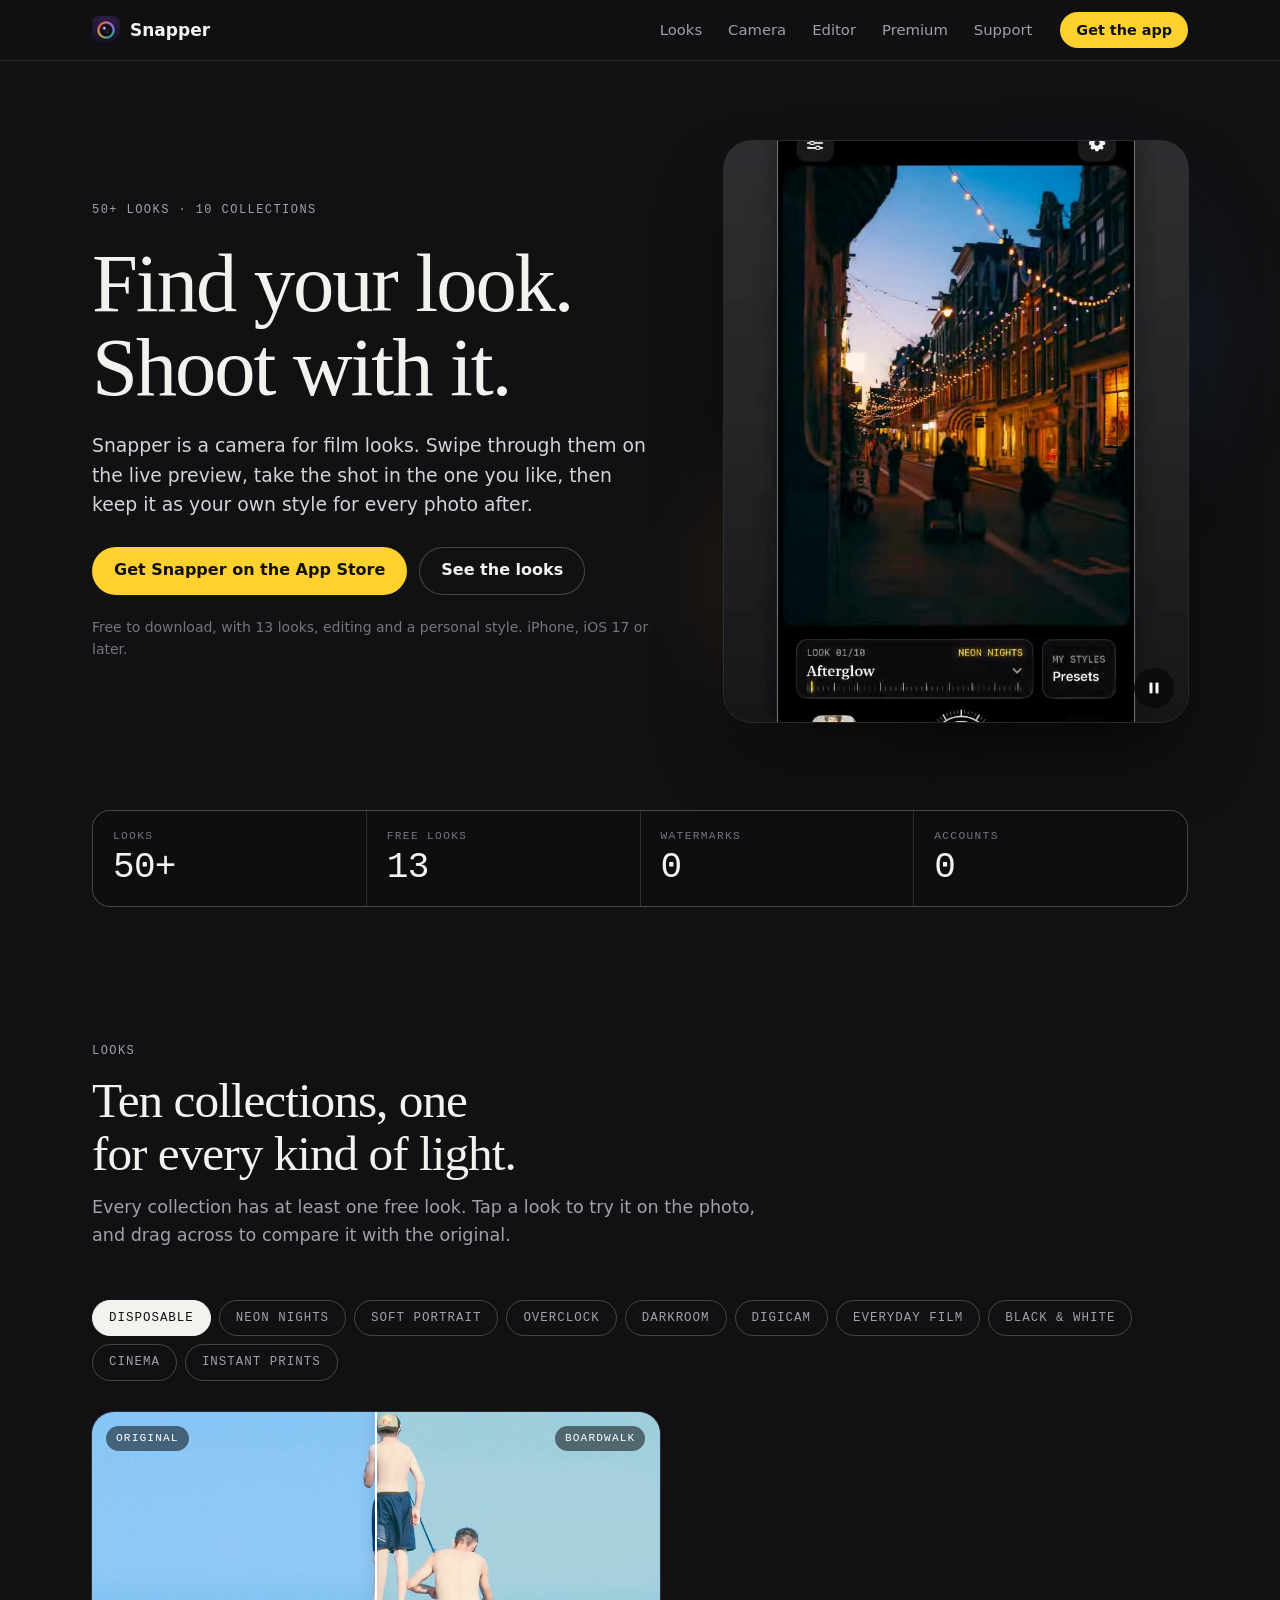
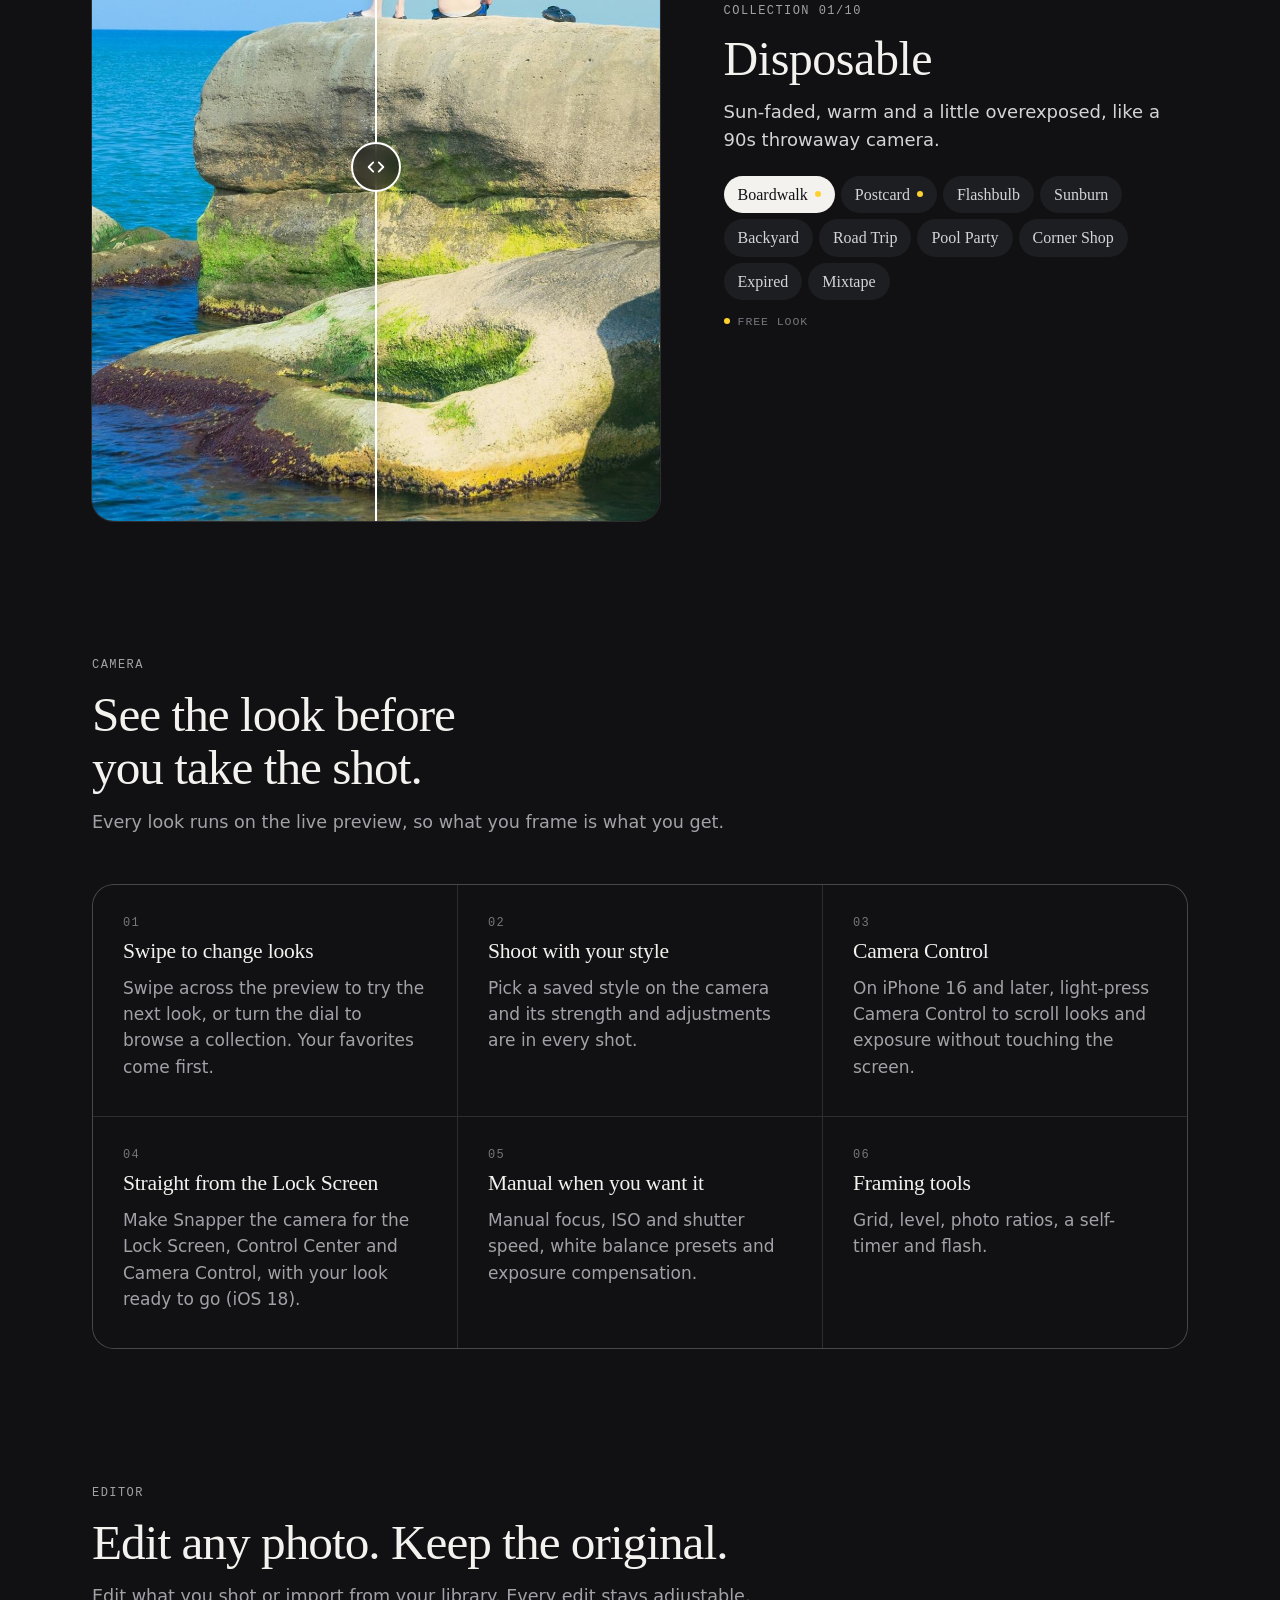
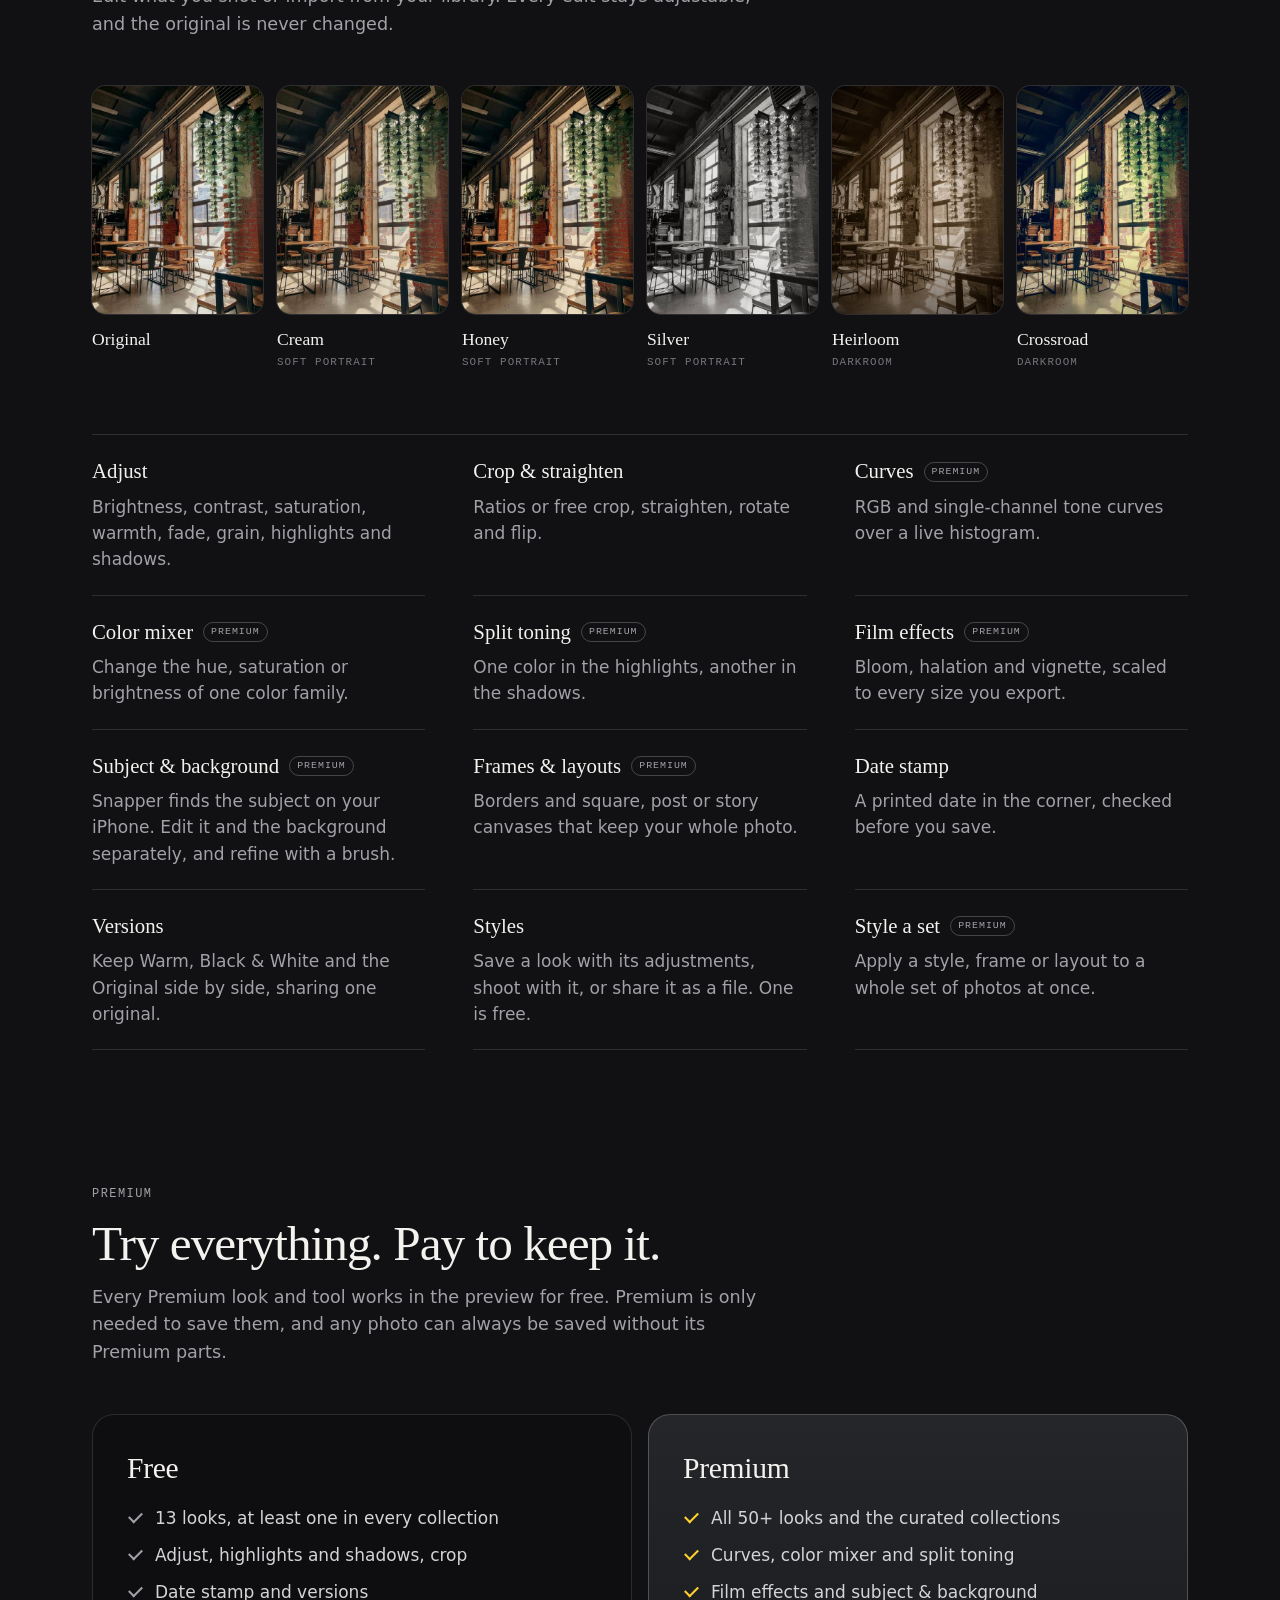
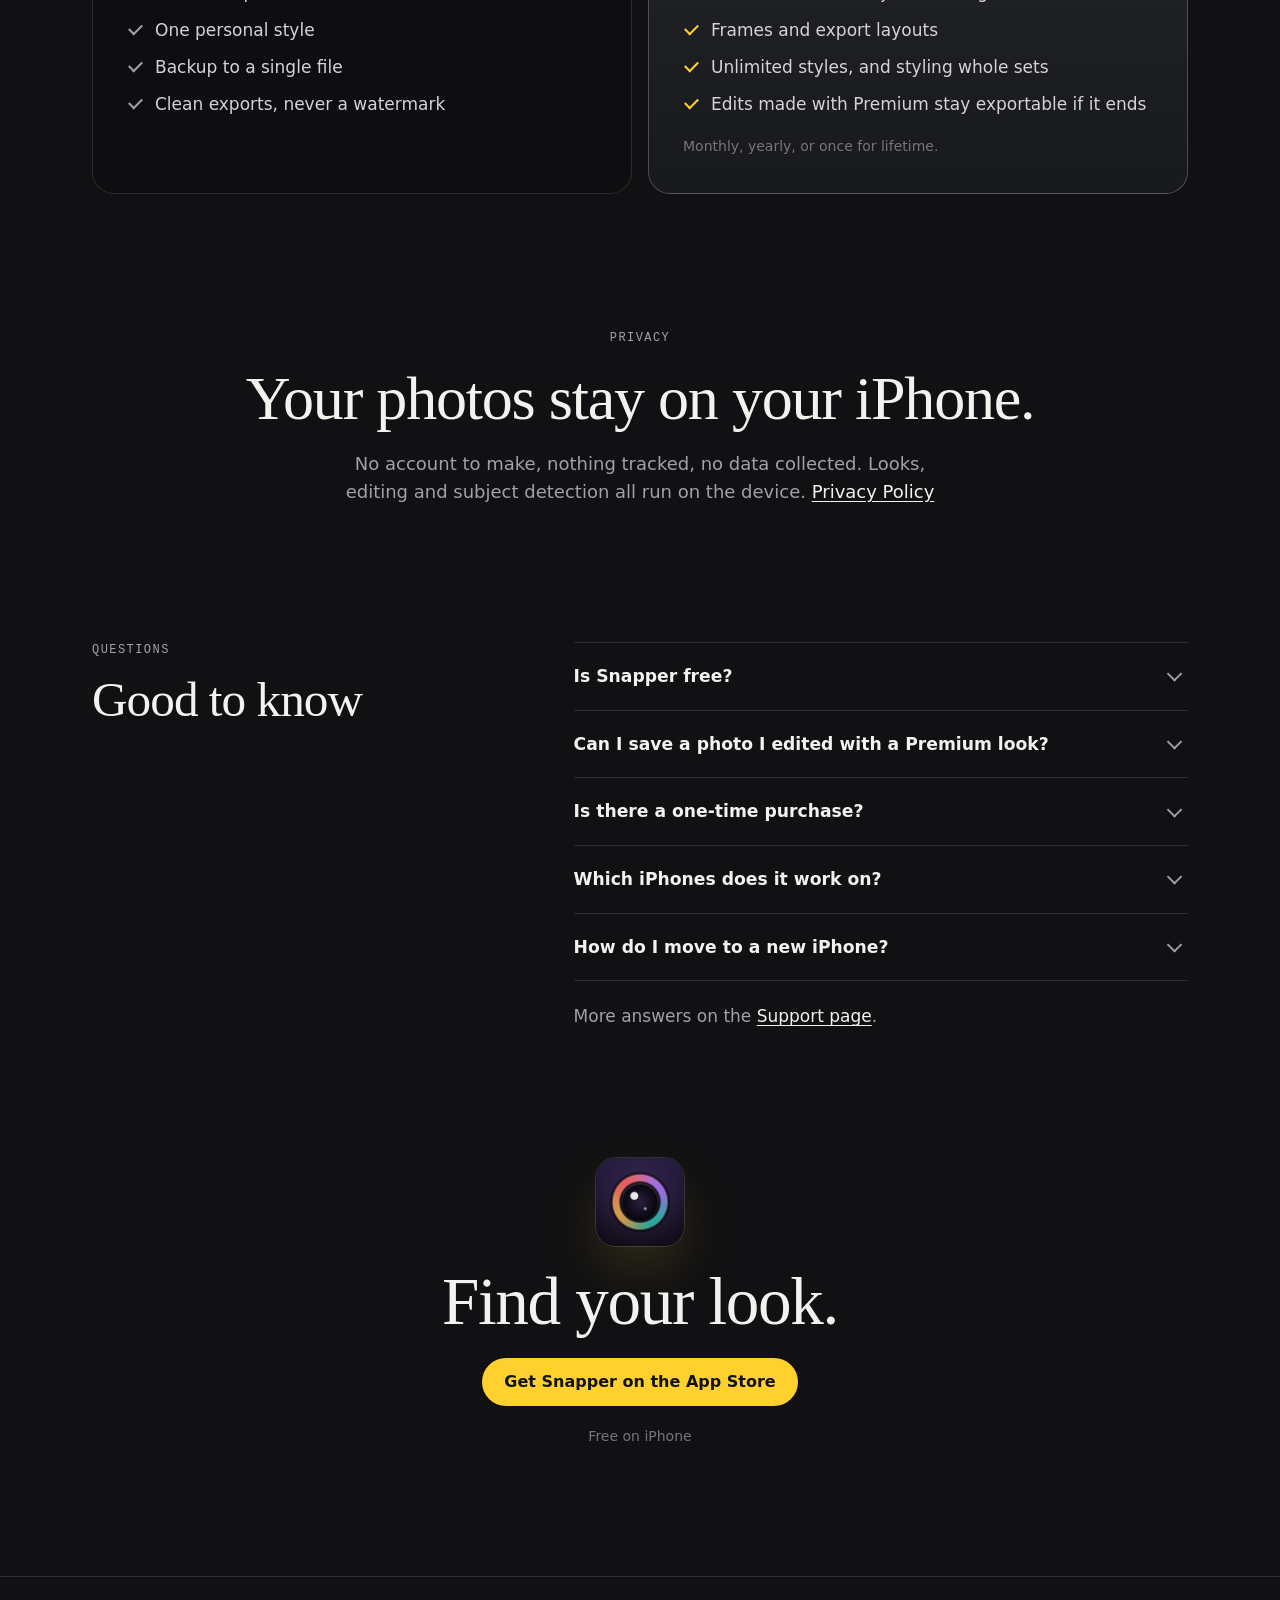
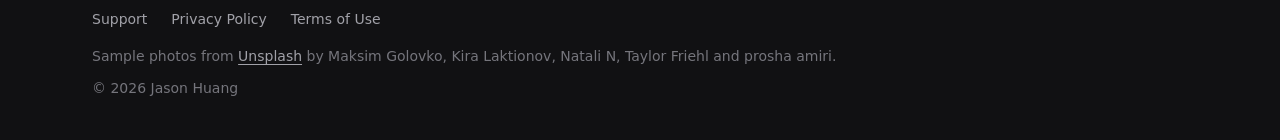
==== commit e700cec9: "Fill in the developer, governing law and App Store ID - The app and the site name Jason Huang as the" ====
--- a/docs/index.html
+++ b/docs/index.html
@@ -10,7 +10,7 @@
   <meta property="og:title" content="Snapper — film looks for iPhone">
   <meta property="og:description" content="Swipe through 50+ film looks on the live preview, shoot with the one you like and keep it as your own style.">
   <meta property="og:type" content="website">
-  <!-- Once the app is live: <meta name="apple-itunes-app" content="app-id=APP_STORE_ID"> -->
+  <!-- Once the app is live, uncomment for Safari's Smart App Banner: <meta name="apple-itunes-app" content="app-id=6826104701"> -->
   <link rel="icon" href="assets/icon-64.png" type="image/png">
   <link rel="apple-touch-icon" href="assets/icon-180.png">
   <link rel="stylesheet" href="landing.css">
@@ -28,7 +28,7 @@
       <a href="#premium">Premium</a>
       <a href="support.html">Support</a>
     </nav>
-    <a class="button small" href="https://apps.apple.com/app/idAPP_STORE_ID">Get the app</a>
+    <a class="button small" href="https://apps.apple.com/app/id6826104701">Get the app</a>
   </div>
 </header>
 
@@ -40,7 +40,7 @@
       <h1>Find your look.<br>Shoot with it.</h1>
       <p class="lead">Snapper is a camera for film looks. Swipe through them on the live preview, take the shot in the one you like, then keep it as your own style for every photo after.</p>
       <div class="actions">
-        <a class="button" href="https://apps.apple.com/app/idAPP_STORE_ID">Get Snapper on the App Store</a>
+        <a class="button" href="https://apps.apple.com/app/id6826104701">Get Snapper on the App Store</a>
         <a class="button quiet" href="#looks">See the looks</a>
       </div>
       <p class="fine">Free to download, with 13 looks, editing and a personal style. iPhone, iOS 17 or later.</p>
@@ -444,7 +444,7 @@
   <section class="cta wrap">
     <img src="assets/icon-180.png" alt="" width="88" height="88" loading="lazy">
     <h2>Find your look.</h2>
-    <a class="button" href="https://apps.apple.com/app/idAPP_STORE_ID">Get Snapper on the App Store</a>
+    <a class="button" href="https://apps.apple.com/app/id6826104701">Get Snapper on the App Store</a>
     <p class="fine">Free on iPhone</p>
   </section>
 
@@ -458,7 +458,7 @@
       <a href="terms.html">Terms of Use</a>
     </nav>
     <p>Sample photos from <a href="https://unsplash.com">Unsplash</a> by Maksim Golovko, Kira Laktionov, Natali N, Taylor Friehl and prosha amiri.</p>
-    <p>© 2026 <span class="placeholder">Your Name or Company</span></p>
+    <p>© 2026 Jason Huang</p>
   </div>
 </footer>
 
